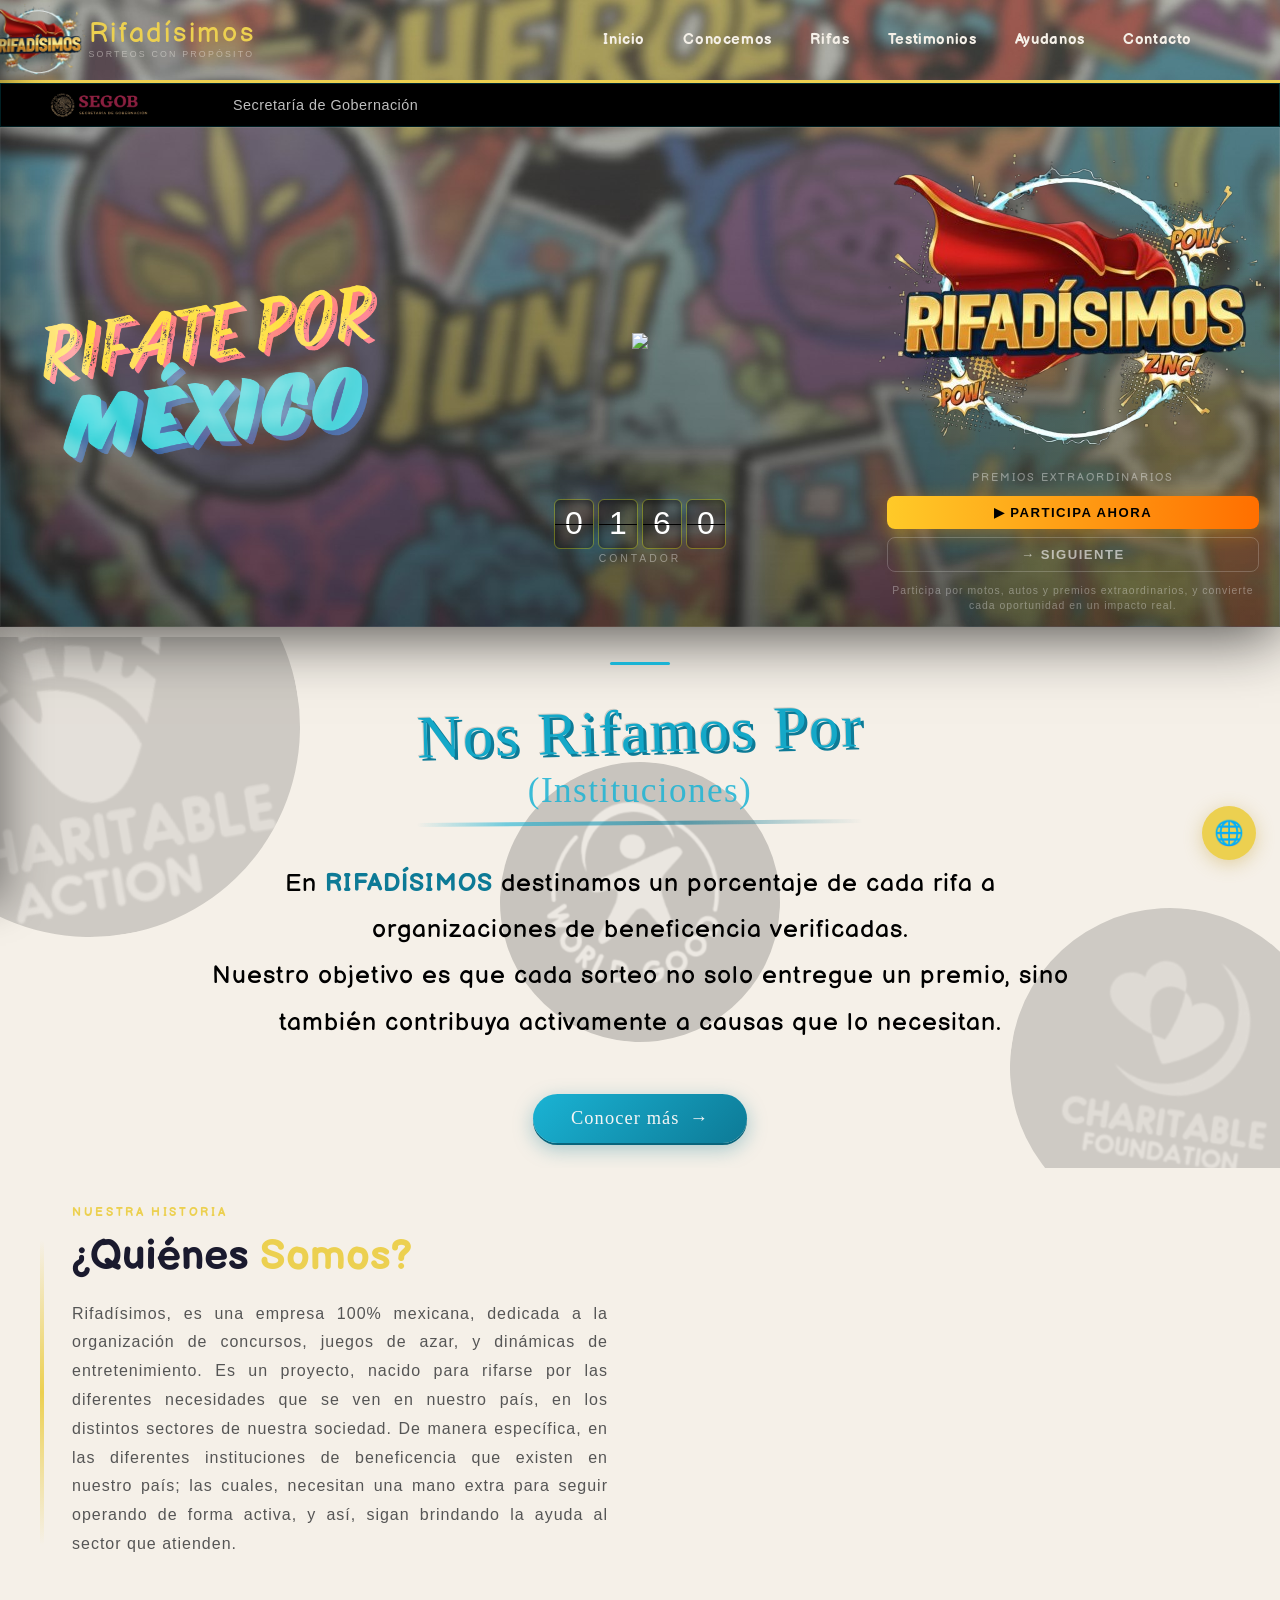
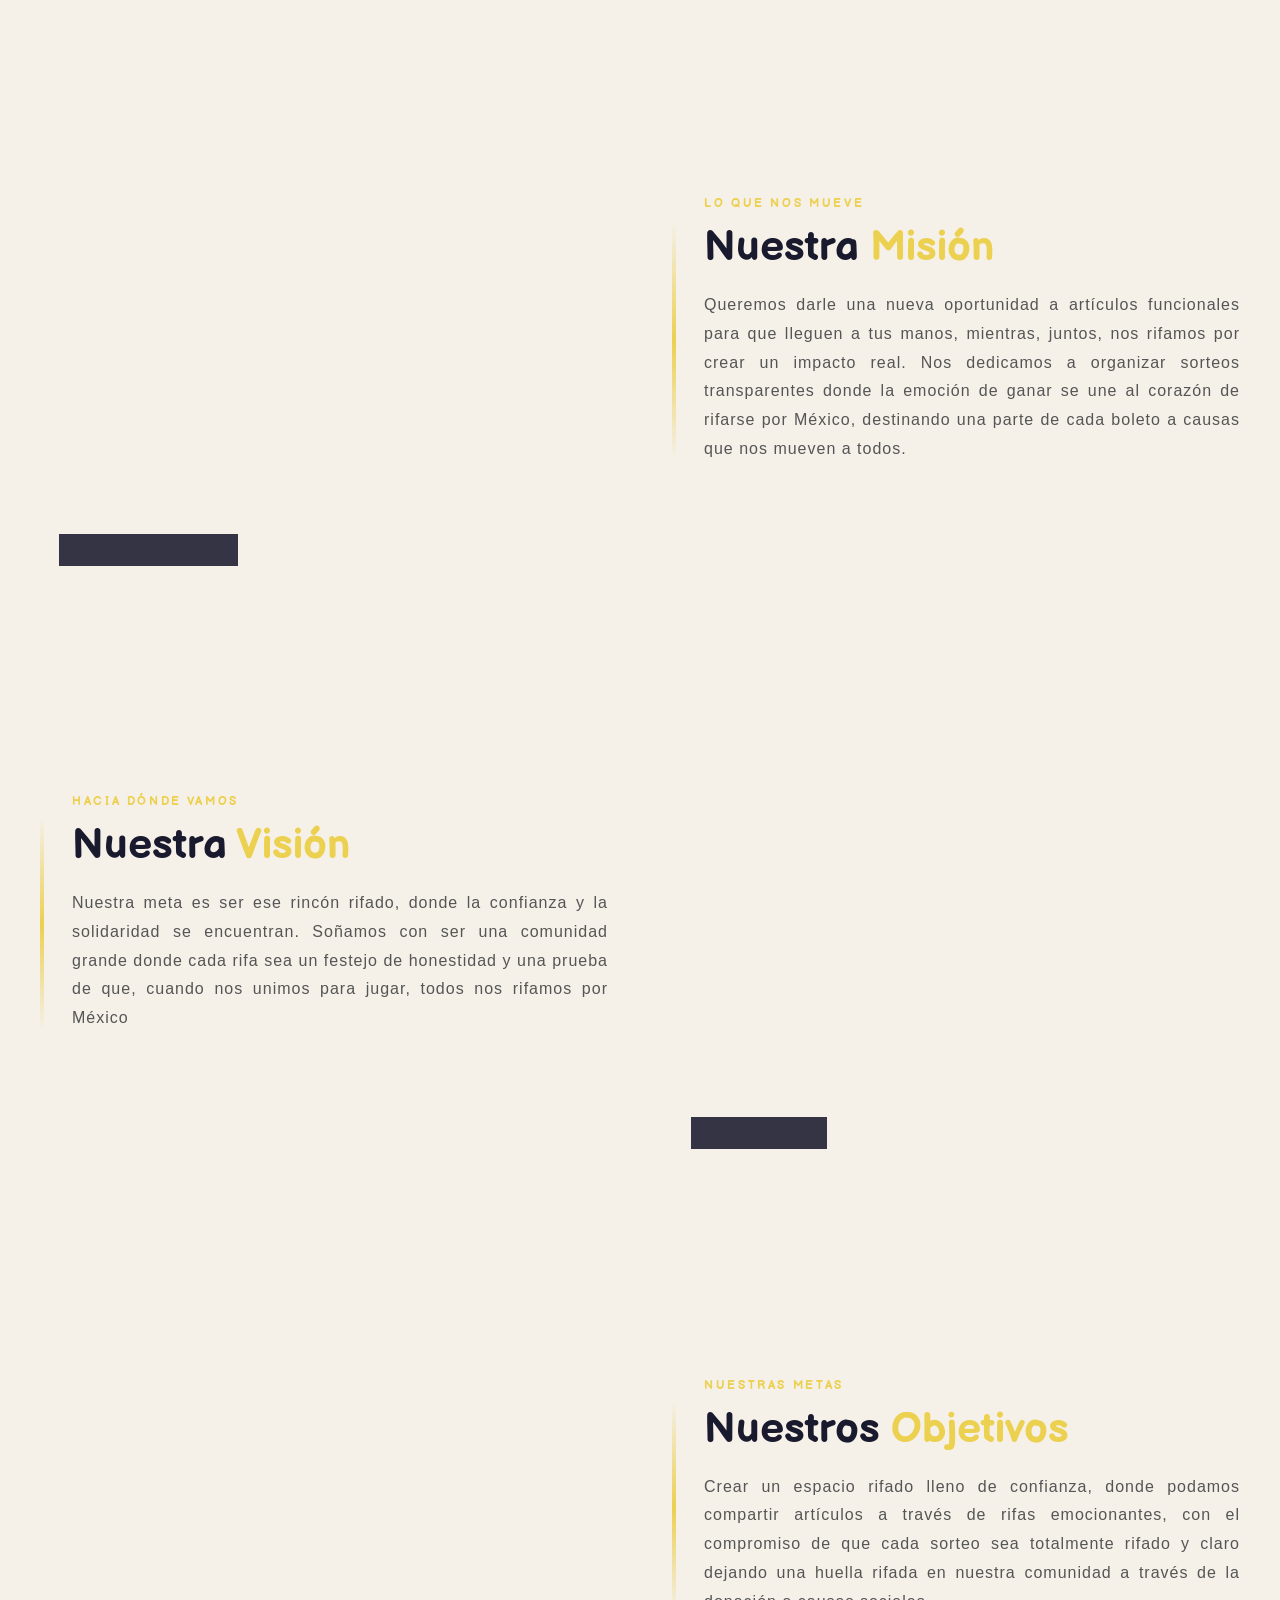
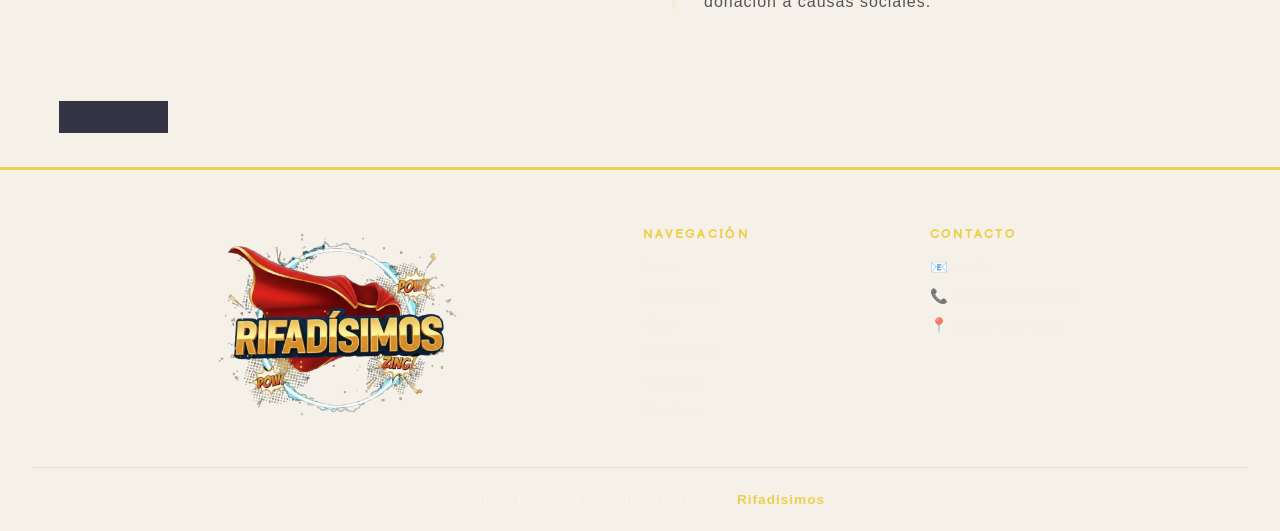
==== index.html @ 8d3a62e5 "Seguiemiento" ====
<!DOCTYPE html>
<html lang="es">

<head>
  <meta charset="UTF-8" />
  <meta name="viewport" content="width=device-width, initial-scale=1.0" />
  <title>Rifadisimos</title>
  <link rel="icon" type="image/png" href="assets/image/logo.png">
  <link href="https://fonts.googleapis.com/css2?family=Balsamiq+Sans:ital,wght@0,400;0,700;1,400&display=swap"
    rel="stylesheet" />
  <link rel="stylesheet" href="assets/styles.css">

</head>

<body>
  <header>
    <div class="header-inner">
      <button class="hamburger" id="hamburger" aria-label="Menú" aria-expanded="false">
        <span></span><span></span><span></span>
      </button>
      <a href="index.html" class="logo">
        <div class="logo-icon">
          <img src="assets/image/logo.png" alt="">
          <div class="logo-wordmark">Rifadísimos<span>Sorteos con propósito</span></div>
        </div>
      </a>
      <nav class="main-nav" aria-label="Navegación principal">
        <ul>
          <li><a href="index.html">Inicio</a></li>
          <li><a href="#conocemos">Conocemos</a></li>
          <li><a href="#rifas">Rifas</a></li>
          <li><a href="#testimonios">Testimonios</a></li>
          <li><a href="#seccion-instituciones">Ayudanos</a></li>
          <li><a href="contacto.html">Contacto</a></li>
        </ul>
      </nav>
    </div>
  </header>
  <div class="drawer-overlay" id="drawerOverlay"></div>
  <div class="drawer" id="drawer" role="dialog" aria-label="Menú de navegación">
    <div class="drawer-header">
      <div class="drawer-logo">
        <div class="logo-icon-lateral" style="width: 100px; height: 100px; margin-left: 40px;">
          <img src="assets/image/logo.png" alt="">
        </div>
      </div>
      <button class="drawer-close" id="drawerClose" aria-label="Cerrar menú">✕</button>
    </div>
    <nav>
      <ul>
        <li><a href="index.html" onclick="closeDrawer()"></span> Inicio</a></li>
        <li><a href="#conocemos" onclick="closeDrawer()"></span> Conocemos</a></li>
        <li><a href="#rifas" onclick="closeDrawer()">Rifas</a></li>
        <li><a href="#testimonios" onclick="closeDrawer()"> Testimonios</a></li>
        <li><a href="#seccion-instituciones" onclick="closeDrawer()">Ayudanos</a></li>
        <li><a href="contacto.html" onclick="closeDrawer()"> Contacto</a></li>
      </ul>
    </nav>
    <div class="drawer-footer">© 2026 Rifadisimos</div>
  </div>
  <div class="info-bar">
    <div class="info-bar-track">
      <div class="info-bar-content" id="infoContent">
        <img src="assets/image/SEGOB.jpg" style="height:28px; mix-blend-mode:screen;">
        <span class="info-item"> Secretaría de Gobernación<strong></strong></span>
        <img src="assets/image/SEGOB.jpg" style="height:28px; mix-blend-mode:screen;">
        <span class="info-item"> Secretaría de Gobernación<strong></strong></span>
        <img src="assets/image/SEGOB.jpg" style="height:28px; mix-blend-mode:screen;">
        <span class="info-item"> Secretaría de Gobernación<strong></strong></span>
      </div>
    </div>
  </div>

  <!--Banner de Rifas-->
  <div class="banner">
    <div class="sec-text">
      <div class="content">
        <img class="letras-img" src="assets/image/rifate_mexico.jpg" alt="Letras">
      </div>
    </div>
    <div class="sec-item">
      <div class="item-image-wrap">
        <img id="articleImg" />
      </div>
      <div class="counter-wrap">
        <div class="counter-digits" id="counterDigits">
          <div class="digit"></div>
          <div class="digit"></div>
          <div class="digit"></div>
          <div class="digit"></div>
        </div>
        <div class="counter-label">Contador
        </div>
      </div>
    </div>
    <div class="sec-cta">
      <div class="brand">
        <div class="brand-title">
          <img src="assets/image/logo.png" alt="">
        </div>
        <div class="brand-sub">Premios extraordinarios
        </div>
      </div>
      <div class="btn-group">
        <button class="btn btn-primary">▶ Participa ahora</button>
        <button class="btn btn-secondary">→ Siguiente</button>
      </div>
      <p class="desc-text">Participa por motos, autos y premios extraordinarios, y convierte cada oportunidad en un
        impacto real.
      </p>
    </div>
  </div>
  <div class="instituciones" id="seccion-instituciones">
    <section class="section">
      <div class="title-wrapper">
        <span class="title">Nos Rifamos Por</span>
        <span class="subtitle">(Instituciones)</span>
      </div>
      <div class="description">
        <p>En <strong>RIFADÍSIMOS</strong> destinamos un porcentaje de cada rifa a organizaciones de beneficencia
          verificadas.</p>
        <p>Nuestro objetivo es que cada sorteo no solo entregue un premio, sino también contribuya activamente a causas
          que lo necesitan.</p>
      </div>
      <button class="btn-conocer" onclick="goTo('page-instituciones')">
        Conocer más <span class="arrow">→</span>
      </button>
    </section>
    <!-- Fondo Instituciones -->
    <div class="wm-bg">
      <img class="w1" src="assets/image/charitable.jpg" alt="" />
      <img class="w2" src="assets/image/foundation.jpg" alt="" />
      <img class="w3" src="assets/image/world.jpg" alt="" />
    </div>
  </div>

  <!-- Seccion Conocemos -->
  <section class="about" id="Conocemos">
    <!-- Quienes somos -->
    <div class="about-block">
      <div class="about-text">
        <span class="overline">Nuestra Historia</span>
        <h2>¿Quiénes <em>Somos?</em></h2>
        <p>Rifadísimos, es una empresa 100% mexicana, dedicada a la organización de concursos, juegos de azar, y
          dinámicas de entretenimiento.
          Es un proyecto, nacido para rifarse por las diferentes necesidades que se ven en nuestro país, en los
          distintos sectores de nuestra sociedad. De manera específica, en las diferentes instituciones de beneficencia
          que existen en nuestro país; las cuales, necesitan una mano extra para seguir operando de forma activa, y así,
          sigan brindando la ayuda al sector que atienden.
        </p>
      </div>
      <div class="about-img">
        <img src="assets/image/logo_2.png" alt="Quiénes somos">
      </div>
    </div>
    <!-- Mision -->
    <div class="about-block reverse">
      <div class="about-text">
        <span class="overline">Lo que nos mueve</span>
        <h2>Nuestra <em>Misión</em></h2>
        <p>Queremos darle una nueva oportunidad a artículos funcionales para que lleguen a tus manos, mientras, juntos,
          nos rifamos por crear un impacto real. Nos dedicamos a organizar sorteos transparentes donde la emoción de
          ganar se une al corazón de rifarse por México, destinando una parte de cada boleto a causas que nos mueven a
          todos.
        </p>
        <ul class="about-list">
        </ul>
      </div>
      <div class="about-img">
        <img src="assets/image/logo-mision.png" alt="Misión">
        <div class="about-img-badge"> Enfocados en resultados</div>
      </div>
    </div>
    <!-- Vision -->
    <div class="about-block">
      <div class="about-text">
        <span class="overline">Hacia dónde vamos</span>
        <h2>Nuestra <em>Visión</em></h2>
        <p> Nuestra meta es ser ese rincón rifado, donde la confianza y la solidaridad se encuentran. Soñamos con ser
          una comunidad grande donde cada rifa sea un festejo de honestidad y una prueba de que, cuando nos unimos para
          jugar, todos nos rifamos por México</p>
        <ul class="about-list">

        </ul>
      </div>
      <div class="about-img">
        <img src="assets/image/logo-vision.png" alt="Visión">
        <div class="about-img-badge">Mirando el futuro</div>
      </div>
    </div>
    <!-- Objetivos -->
    <div class="about-block reverse">
      <div class="about-text">
        <span class="overline">Nuestras metas</span>
        <h2>Nuestros <em>Objetivos</em></h2>
        <p> Crear un espacio rifado lleno de confianza, donde podamos compartir artículos a través de rifas
          emocionantes, con el compromiso de que cada sorteo sea totalmente rifado y claro dejando una huella rifada en
          nuestra comunidad a través de la donación a causas sociales.</p>
        <ul class="about-list">
        </ul>
      </div>
      <div class="about-img">
        <img src="assets/image/logo-mision.png" alt="Objetivos">
        <div class="about-img-badge"> Metas claras</div>
      </div>
    </div>
  </section>

  <!--Footer-->
  <footer id="contacto">
    <div class="footer-inner">
      <div class="footer-top">
        <a href="#inicio" class="logo">
          <div class="logo-icon-footer">
            <img src="assets/image/logo.png" alt="" class="logo-footer">
          </div>
        </a>

        <div class="footer-links">
          <h4>Navegación</h4>
          <ul>
            <li><a href="index.html">Inicio</a></li>
            <li><a href="#conocemos">Conocemos</a></li>
            <li><a href="#rifas">Rifas</a></li>
            <li><a href="#testimonios">Testimonios</a></li>
            <li><a href="#ayudanos">Ayudanos</a></li>
            <li><a href="contacto.html">Contacto</a></li>
          </ul>
        </div>
        <div class="footer-links">
          <h4>Contacto</h4>
          <ul>
            <li><a href="#">📧 email</a></li>
            <li><a href="#">📞 +52 55 55 55 55 55 </a></li>
            <li><a href="#">📍 Ciudad de México</a></li>
          </ul>
        </div>
      </div>
      <div class="footer-bottom">
        <p> &copy; 2026- Todos los derechos reservados <strong>Rifadisimos</strong></p>
      </div>
    </div>
  </footer>

  <!-- Botón redes sociales -->
  <div class="social-fab-group">
    <div class="social-links" id="socialLinks">
      <a href="https://facebook.com/" target="_blank" class="sfab sfab-fb" title="Facebook">
        <img src="https://cdn.simpleicons.org/facebook/fff" width="22">
      </a>
      <a href="https://instagram.com/" target="_blank" class="sfab sfab-ig" title="Instagram">
        <img src="https://cdn.simpleicons.org/instagram/fff" width="22">
      </a>
      <a href="https://tiktok.com/" target="_blank" class="sfab sfab-tt" title="TikTok">
        <img src="https://cdn.simpleicons.org/tiktok/fff" width="22">
      </a>
    </div>
    <button class="sfab-main" id="socialToggle" aria-label="Redes sociales">
      🌐
    </button>
  </div>

  <script>
    const hamburger = document.getElementById('hamburger');
    const drawer = document.getElementById('drawer');
    const overlay = document.getElementById('drawerOverlay');
    const drawerClose = document.getElementById('drawerClose');

    function openDrawer() {
      drawer.classList.add('open');
      overlay.classList.add('open');
      hamburger.classList.add('open');
      hamburger.setAttribute('aria-expanded', true);
      document.body.style.overflow = 'hidden';
    }

    function closeDrawer() {
      drawer.classList.remove('open');
      overlay.classList.remove('open');
      hamburger.classList.remove('open');
      hamburger.setAttribute('aria-expanded', false);
      document.body.style.overflow = '';
    }

    hamburger.addEventListener('click', () => {
      drawer.classList.contains('open') ? closeDrawer() : openDrawer();
    });

    drawerClose.addEventListener('click', closeDrawer);
    overlay.addEventListener('click', closeDrawer);

    document.addEventListener('keydown', e => {
      if (e.key === 'Escape') closeDrawer();
    });


    const socialToggle = document.getElementById('socialToggle');
    const socialLinks = document.getElementById('socialLinks');

    socialToggle.addEventListener('click', () => {
      socialLinks.classList.toggle('open');
      socialToggle.classList.toggle('active');
    });

    document.addEventListener('click', (e) => {
      if (!e.target.closest('.social-fab-group')) {
        socialLinks.classList.remove('open');
        socialToggle.classList.remove('active');
      }
    });
    const database = [
      { id: 1, nombre: "Moto Clásica 750cc", premio: "Honda Shadow", contador: 160, boletos: 840, imagen: "https://images.unsplash.com/photo-1558981285-6f0c94958bb6?w=400&q=80" },
      { id: 2, nombre: "Auto del Año", premio: "Nissan Frontier", contador: 2347, boletos: 1653, imagen: "https://images.unsplash.com/photo-1542362567-b07e54358753?w=400&q=80" },
      { id: 3, nombre: "Rifa Navideña", premio: "Smart TV 75\"", contador: 512, boletos: 488, imagen: "https://images.unsplash.com/photo-1593359677879-a4bb92f829d1?w=400&q=80" },
      { id: 4, nombre: "Premio Especial", premio: "iPhone 16 Pro", contador: 89, boletos: 911, imagen: "https://tse3.mm.bing.net/th/id/OIP.vgTccssEVGDw8dmkQMJ_5QHaEK?rs=1&pid=ImgDetMain&o=7&rm=3" },
    ];

    let currentIndex = 0;

    function fetchFromDB(index) {
      return new Promise(resolve => {
        setTimeout(() => resolve(database[index % database.length]), 300 + Math.random() * 500);
      });
    }

    function animateDigits(newVal) {
      const val = String(newVal).padStart(4, '0').slice(-4);
      const digits = document.querySelectorAll('.digit');
      digits.forEach((d, i) => {
        if (d.textContent !== val[i]) {
          d.classList.add('flip');
          setTimeout(() => { d.textContent = val[i]; d.classList.remove('flip'); }, 150);
        }
      });
    }

    function slideImage(newSrc, newContador) {
      const img = document.getElementById('articleImg');
      const counter = document.querySelector('.counter-wrap');

      const hasImage = img.src && !img.src.endsWith('rifadisimos-banner.html') && !img.src.endsWith('/');

      if (hasImage) {
        img.classList.remove('slide-in');
        img.classList.add('slide-out');
        counter.classList.remove('slide-in');
        counter.classList.add('slide-out');

        setTimeout(() => {
          img.src = newSrc;
          animateDigits(newContador);

          img.classList.remove('slide-out');
          img.classList.add('slide-in');
          counter.classList.remove('slide-out');
          counter.classList.add('slide-in');
        }, 280);
      } else {
        img.src = newSrc;
        animateDigits(newContador);
        img.classList.add('slide-in');
        counter.classList.add('slide-in');
      }
    }

    async function loadData(index) {
      try {
        const row = await fetchFromDB(index);
        slideImage(row.imagen, row.contador);
      } catch (e) {
        console.error('Error al obtener datos', e);
      }
    }

    loadData(currentIndex);

    document.querySelector('.btn-secondary').addEventListener('click', () => {
      currentIndex = (currentIndex + 1) % database.length;
      loadData(currentIndex);
    });

    setInterval(() => {
      loadData(currentIndex);
    }, 10000);
    const content = document.getElementById('infoContent');
    content.innerHTML += content.innerHTML;
  </script>
</body>

</html>
---- assets/styles.css ----
*,
  *::before,
  *::after {
      box-sizing: border-box;
      margin: 0;
      padding: 0;
  }

  :root {
      --gold: #ecd050;
      --dark: #1a1a2e;
      --dark2: #16213e;
      --accent: #e94560;
      --white: #f5f0e8;
      --text: #2d2d2d;
      --img: url('../assets/image/fondo.jpg');

  }

  html {
      scroll-behavior: smooth;
  }

  body {
      font-family: 'Balsamiq Sans', cursive;
      background: var(--white);
      color: var(--text);
      overflow-x: hidden;
  }

  ::-webkit-scrollbar {
      width: 6px;
  }

  ::-webkit-scrollbar-track {
      background: var(--dark);
  }

  ::-webkit-scrollbar-thumb {
      background: var(--gold);
      border-radius: 3px;
  }

  /* Header */
  header {
      position: sticky;
      top: 0;
      z-index: 1000;
      background-blend-mode: multiply;
      border-bottom: 3px solid var(--gold);
  }

  header::before {
      content: '';
      position: absolute;
      inset: 0;
      background-image: var(--img);
      background-size: cover;
      background-attachment: fixed;
      background-position: center top;
      z-index: 0;
  }

  header::after {
      content: '';
      inset: 0;
      background: linear-gradient(to bottom,
              rgba(15, 14, 13, 0.2) 0%,
              rgba(15, 14, 13, 0.1) 50%,
              rgba(15, 14, 13, 0.0) 100%);
      z-index: 1;
  }

  .header-inner {
      position: relative;
      display: flex;
      align-items: center;
      justify-content: space-between;
      max-width: 1200px;
      margin: 0 auto;
      padding: 0 2rem;
      height: 80px;
  }

  /* Nav left */
  nav.main-nav ul {
      list-style: none;
      display: flex;
      gap: 0.4rem;
  }

  nav.main-nav a {
      color: var(--white);
      text-decoration: none;
      font-size: 0.95rem;
      font-weight: 700;
      padding: 0.45rem 1rem;
      border-radius: 4px;
      letter-spacing: 0.04em;
      transition: background 0.25s, color 0.25s;
      position: relative;
  }

  nav.main-nav a::after {
      content: '';
      position: absolute;
      bottom: 0;
      left: 50%;
      right: 50%;
      height: 2px;
      background: var(--gold);
      transition: left 0.25s, right 0.25s;
  }

  nav.main-nav a:hover {
      color: var(--gold);
  }

  nav.main-nav a:hover::after {
      left: 10%;
      right: 10%;
  }

  .logo-icon {
      width: 100px;
      height: 85px;
      border-radius: 50%;
      display: flex;
      align-items: center;
      justify-content: center;
  }

  .logo-icon img {
      width: 100%;
      height: 100%;
      object-fit: contain;

  }

  .logo-icon-lateral img {
      width: 100%;
      height: 100%;
      object-fit: contain;

  }

  .logo-text {
      color: var(--white);
      font-size: 1.25rem;
      font-weight: 700;
      line-height: 1.1;
  }

  .logo-text span {
      display: block;
      font-size: 0.7rem;
      color: var(--gold);
      letter-spacing: 0.15em;
      font-weight: 400;
  }

  .logo-wordmark {
      font-family: 'Balsamiq Sans', cursive;
      font-size: 1.7rem;
      letter-spacing: .1em;
      color: var(--gold);
      line-height: 1;
  }

  .logo-wordmark span {
      display: block;
      font-family: 'DM Sans', sans-serif;
      font-size: .55rem;
      letter-spacing: .25em;
      color: rgba(245, 240, 232, .45);
      font-weight: 500;
      text-transform: uppercase;
      margin-top: 2px;
  }

  .header-inner a {
      text-decoration: none;
  }

  .hamburger {
      display: none;
      flex-direction: column;
      gap: 5px;
      cursor: pointer;
      padding: 6px;
      border: none;
      background: transparent;
  }

  .hamburger span {
      display: block;
      width: 26px;
      height: 2.5px;
      background: var(--white);
      border-radius: 2px;
      transition: transform 0.3s, opacity 0.3s;
  }

  .hamburger.open span:nth-child(1) {
      transform: translateY(7.5px) rotate(45deg);
  }

  .hamburger.open span:nth-child(2) {
      opacity: 0;
  }

  .hamburger.open span:nth-child(3) {
      transform: translateY(-7.5px) rotate(-45deg);
  }

  /* Menu Lateral */
  .drawer-overlay {
      position: fixed;
      inset: 0;
      background: rgba(0, 0, 0, 0.55);
      z-index: 1100;
      opacity: 0;
      pointer-events: none;
      transition: opacity 0.35s ease;
      backdrop-filter: blur(2px);
  }

  .drawer-overlay.open {
      opacity: 1;
      pointer-events: auto;
  }

  .drawer {
      position: fixed;
      top: 0;
      left: 0;
      width: 290px;
      height: 100%;
      background: var(--dark);
      z-index: 1200;
      transform: translateX(-100%);
      transition: transform 0.38s cubic-bezier(0.4, 0, 0.2, 1);
      display: flex;
      flex-direction: column;
      border-right: 3px solid var(--gold);
      box-shadow: 6px 0 40px rgba(0, 0, 0, 0.4);
  }

  .drawer.open {
      transform: translateX(0);
  }

  .drawer-header {
      display: flex;
      align-items: center;
      justify-content: space-between;
      padding: 1.4rem 1.5rem;
      border-bottom: 1px solid rgba(207, 175, 86, 0.2);
      background: rgba(255, 255, 255, 0.03);
  }

  .drawer-logo {
      display: flex;
      align-items: center;
      gap: 0.6rem;
  }

  .drawer-logo .logo-icon {
      width: 36px;
      height: 36px;
      font-size: 1.1rem;
  }

  .drawer-logo .logo-text {
      font-size: 1rem;
  }

  .drawer-close {
      background: transparent;
      border: none;
      color: rgba(245, 240, 232, 0.6);
      font-size: 1.6rem;
      cursor: pointer;
      line-height: 1;
      padding: 0.2rem 0.4rem;
      border-radius: 4px;
      transition: color 0.2s, background 0.2s;
  }

  .drawer-close:hover {
      color: var(--gold);
      background: rgba(201, 168, 76, 0.1);
  }

  .drawer nav {
      flex: 1;
      padding: 1.5rem 0;
      overflow-y: auto;
  }

  .drawer nav ul {
      list-style: none;
  }

  .drawer nav li {
      position: relative;
  }

  .drawer nav a {
      display: flex;
      align-items: center;
      gap: 0.9rem;
      color: rgba(245, 240, 232, 0.8);
      text-decoration: none;
      font-size: 1.05rem;
      font-weight: 700;
      padding: 0.9rem 1.8rem;
      transition: color 0.2s, background 0.2s, padding-left 0.25s;
      border-left: 3px solid transparent;
  }

  .drawer nav a .nav-icon {
      font-size: 1.1rem;
      width: 24px;
      text-align: center;
      flex-shrink: 0;
  }

  .drawer nav a:hover {
      color: var(--gold);
      background: rgba(201, 168, 76, 0.07);
      padding-left: 2.2rem;
      border-left-color: var(--gold);
  }

  .drawer-footer {
      padding: 1.2rem 1.8rem;
      border-top: 1px solid rgba(201, 168, 76, 0.2);
      color: rgba(245, 240, 232, 0.35);
      font-size: 0.75rem;
      text-align: center;
  }


  /* Seccion Conocemos */
  .about {
      background: var(--white);
      padding: 1rem 1rem;
  }

  .about-text {
      padding-left: 2rem;
      position: relative;
  }

  .about-text::before {
      content: '';
      position: absolute;
      left: 0;
      top: 10%;
      height: 80%;
      width: 4px;
      background: linear-gradient(to bottom, transparent, var(--gold), transparent);
      border-radius: 2px;
  }

  .about-block {
      max-width: 1200px;
      margin: 0 auto 6rem auto;
      display: grid;
      grid-template-columns: 1fr 1fr;
      gap: 4rem;
      align-items: center;
  }

  .about-block:last-child {
      margin-bottom: 0;
  }

  .about-block.reverse .about-text {
      order: 2;
  }

  .about-block.reverse .about-img {
      order: 1;
  }

  .about-text .overline {
      display: inline-block;
      font-size: 0.75rem;
      font-weight: 700;
      letter-spacing: 0.22em;
      text-transform: uppercase;
      color: var(--gold);
      margin-bottom: 0.8rem;
  }

  .about-text h2 {
      font-size: clamp(1.8rem, 3.5vw, 2.6rem);
      color: var(--dark);
      line-height: 1.15;
      margin-bottom: 1.2rem;
  }

  .about-text h2 em {
      font-style: normal;
      color: var(--gold);
  }

  .about-text p {
      font-size: 1rem;
      color: #555;
      line-height: 1.8;
      margin-bottom: 1.5rem;
      text-align: justify;
  }

  .about-list {
      list-style: none;
      display: flex;
      flex-direction: column;
      gap: 0.6rem;
  }

  .about-list li {
      font-size: 0.95rem;
      color: var(--dark);
      font-weight: 700;
      padding: 0.5rem 0;
      border-bottom: 1px solid rgba(201, 168, 76, 0.15);
  }

  .about-stat-row {
      display: flex;
      gap: 2rem;
      margin-top: 0.5rem;
  }

  .about-stat span {
      display: block;
      font-size: 2rem;
      font-weight: 700;
      color: var(--gold);
      line-height: 1;
  }

  .about-stat small {
      font-size: 0.8rem;
      color: #888;
      letter-spacing: 0.1em;
      text-transform: uppercase;
  }

  .about-img {
      position: relative;
      background: transparent;
      border-radius: 0;
      overflow: visible;
  }

  .about-img img {
      width: 100%;
      height: auto;
      object-fit: contain;
      display: block;
      transition: transform 0.5s ease;
      mix-blend-mode: multiply;
  }

  .about-img:hover img {
      transform: scale(1.04);
  }

  /* Badge sobre la imagen */
  .about-img-badge {
      position: absolute;
      bottom: 1.2rem;
      left: 1.2rem;
      background: rgba(26, 26, 46, 0.88);
      color: var(--white);
      font-size: 0.82rem;
      font-weight: 700;
      padding: 0.4rem 1rem;
      border-radius: 20px;
      border: 1px solid rgba(201, 168, 76, 0.4);
      backdrop-filter: blur(6px);
      z-index: 2;
  }

  /* Termina Seccion Conocemos */

  /* Seccion Contacnos */
  .contact-hero {
      background: var(--dark) url('https://images.unsplash.com/photo-1557683304-673a23048d34?w=1400&q=80') center/cover no-repeat;
      background-blend-mode: multiply;
      position: relative;
      padding: 5rem 2rem 4rem;
      text-align: center;
      overflow: hidden;
  }

  .contact-hero::before {
      content: '';
      position: absolute;
      inset: 0;
      background: linear-gradient(135deg, rgba(26, 26, 46, 0.92) 0%, rgba(26, 26, 46, 0.7) 100%);
  }

  .contact-hero::after {
      content: '';
      position: absolute;
      bottom: 0;
      left: 0;
      right: 0;
      height: 4px;
      background: linear-gradient(90deg, transparent, var(--gold), transparent);
  }

  .contact-hero-inner {
      position: relative;
      max-width: 700px;
      margin: 0 auto;
  }

  .contact-hero .overline {
      display: inline-block;
      font-size: 0.75rem;
      font-weight: 700;
      letter-spacing: 0.22em;
      text-transform: uppercase;
      color: var(--gold);
      margin-bottom: 1rem;
  }

  .contact-hero h1 {
      font-size: clamp(2rem, 5vw, 3.5rem);
      color: var(--white);
      line-height: 1.1;
      margin-bottom: 1rem;
  }

  .contact-hero h1 em {
      font-style: normal;
      color: var(--gold);
  }

  .contact-hero p {
      color: rgba(245, 240, 232, 0.75);
      font-size: 1.05rem;
      line-height: 1.75;
  }

  .contact-section {
      padding: 5rem 2rem;
      background: var(--white);
  }

  .contact-grid {
      max-width: 1100px;
      margin: 0 auto;
      display: grid;
      grid-template-columns: 1fr 1fr;
      gap: 4rem;
      align-items: start;
  }

  .contact-cards {
      display: flex;
      flex-direction: column;
      gap: 1.5rem;
  }

  .contact-card {
      background: var(--dark);
      border-radius: 14px;
      padding: 1.8rem 2rem;
      display: flex;
      align-items: center;
      gap: 1.4rem;
      border: 1px solid rgba(201, 168, 76, 0.2);
      box-shadow: 0 4px 24px rgba(26, 26, 46, 0.12);
      transition: transform 0.25s, box-shadow 0.25s, border-color 0.25s;
      text-decoration: none;
      position: relative;
      overflow: hidden;
  }

  .contact-card::before {
      content: '';
      position: absolute;
      top: 0;
      left: 0;
      width: 4px;
      height: 100%;
      background: var(--gold);
  }

  .contact-card:hover {
      transform: translateY(-4px);
      box-shadow: 0 12px 40px rgba(26, 26, 46, 0.2);
      border-color: rgba(201, 168, 76, 0.5);
  }

  .contact-card-icon {
      width: 52px;
      height: 52px;
      border-radius: 50%;
      display: flex;
      align-items: center;
      justify-content: center;
      font-size: 1.5rem;
      flex-shrink: 0;
      background: rgba(201, 168, 76, 0.15);
      border: 2px solid rgba(201, 168, 76, 0.3);
  }

  .contact-card-info {
      flex: 1;
  }

  .contact-card-label {
      display: block;
      font-size: 0.7rem;
      font-weight: 700;
      letter-spacing: 0.18em;
      text-transform: uppercase;
      color: var(--gold);
      margin-bottom: 0.3rem;
  }

  .contact-card-value {
      display: block;
      font-size: 1rem;
      font-weight: 700;
      color: var(--white);
  }

  .contact-card-sub {
      display: block;
      font-size: 0.8rem;
      color: rgba(245, 240, 232, 0.5);
      margin-top: 0.15rem;
  }

  .contact-card-arrow {
      color: rgba(201, 168, 76, 0.5);
      font-size: 1.2rem;
      transition: transform 0.2s, color 0.2s;
  }

  .contact-card:hover .contact-card-arrow {
      transform: translateX(4px);
      color: var(--gold);
  }

  .social-section {
      margin-top: 2.5rem;
  }

  .social-title {
      font-size: 0.75rem;
      font-weight: 700;
      letter-spacing: 0.2em;
      text-transform: uppercase;
      color: var(--gold);
      margin-bottom: 1.2rem;
      display: flex;
      align-items: center;
      gap: 0.8rem;
  }

  .social-title::after {
      content: '';
      flex: 1;
      height: 1px;
      background: rgba(201, 168, 76, 0.2);
  }

  .social-grid {
      display: grid;
      grid-template-columns: repeat(2, 1fr);
      gap: 1rem;
  }

  .social-card {
      display: flex;
      align-items: center;
      gap: 1rem;
      padding: 1rem 1.2rem;
      border-radius: 12px;
      text-decoration: none;
      border: 1px solid rgba(255, 255, 255, 0.08);
      transition: transform 0.2s, box-shadow 0.2s;
      position: relative;
      overflow: hidden;
  }

  .social-card::before {
      content: '';
      position: absolute;
      inset: 0;
      opacity: 0.12;
      transition: opacity 0.2s;
  }

  .social-card:hover {
      transform: translateY(-3px);
  }

  .social-card:hover::before {
      opacity: 0.2;
  }

  .social-card.fb {
      background: #1877F2;
  }

  .social-card.ig {
      background: linear-gradient(135deg, #f09433 0%, #e6683c 25%, #dc2743 50%, #cc2366 75%, #bc1888 100%);
  }

  .social-card.tt {
      background: #010101;
      border-color: rgba(255, 255, 255, 0.15);
  }

  .social-card.yt {
      background: #FF0000;
  }

  .social-card.tw {
      background: #000;
      border-color: rgba(255, 255, 255, 0.15);
  }

  .social-card.wa {
      background: #25D366;
  }

  .social-icon {
      width: 38px;
      height: 38px;
      border-radius: 10px;
      background: rgba(255, 255, 255, 0.15);
      display: flex;
      align-items: center;
      justify-content: center;
      font-size: 1.3rem;
      flex-shrink: 0;
  }

  .social-info {
      flex: 1;
  }

  .social-name {
      display: block;
      color: #fff;
      font-size: 0.9rem;
      font-weight: 700;
      line-height: 1.2;
  }

  .social-handle {
      display: block;
      color: rgba(255, 255, 255, 0.7);
      font-size: 0.75rem;
  }

  .info-bar {
      width: 100%;
      height: 44px;
      background: linear-gradient(90deg, #000000 0%, #000000 100%);
      border: 1px solid rgba(0, 229, 255, 0.2);
      display: flex;
      align-items: center;
      overflow: hidden;
      position: relative;
      box-shadow: 0 0 20px rgba(0, 229, 255, 0.08);
  }

  .info-bar-track {
      flex: 1;
      overflow: hidden;
      height: 100%;
      display: flex;
      align-items: center;
      mask-image: linear-gradient(90deg, transparent 0%, black 3%, black 97%, transparent 100%);
      -webkit-mask-image: linear-gradient(90deg, transparent 0%, black 3%, black 97%, transparent 100%);
  }

  .info-bar-track img {
      width: 200px;
      height: 10px;
      object-fit: contain;

  }

  .info-bar-content {
      display: flex;
      align-items: center;
      gap: 0;
      white-space: nowrap;
      animation: marquee 28s linear infinite;
      will-change: transform;
  }

  .info-bar-content:hover {
      animation-play-state: paused;
  }

  @keyframes marquee {
      0% {
          transform: translateX(0);
      }

      100% {
          transform: translateX(-50%);
      }
  }

  .info-item {
      display: inline-flex;
      align-items: center;
      gap: 800px;
      padding: 0 32px;
      font-family: 'Barlow Condensed', sans-serif;
      font-weight: 500;
      font-size: 0.9rem;
      letter-spacing: 0.5px;
      color: rgba(255, 255, 255, 0.85);
  }

  .info-item .icon {
      font-size: 1rem;
      flex-shrink: 0;
  }

  .info-item strong {
      color: #ffca28;
      font-weight: 700;
  }

  .info-sep {
      display: inline-block;
      width: 5px;
      height: 5px;
      background: rgba(0, 229, 255, 0.5);
      border-radius: 50%;
      flex-shrink: 0;
  }

  p {
      color: rgba(255, 255, 255, 0.3);
      font-family: 'Barlow Condensed', sans-serif;
      font-size: 0.85rem;
      letter-spacing: 1px;
      text-align: center;
  }

  /* Banner */
  .banner {
      width: 100%;
      height: 500px;
      overflow: hidden;
      display: grid;
      grid-template-columns: 1fr 1.1fr 1fr;
      position: relative;
      box-shadow: 0 8px 60px rgba(0, 0, 0, 0.7);
      border: 1px solid rgba(255, 255, 255, 0.08);
      background-image: var(--img);
      background-size: cover;
      background-attachment: fixed;
      background-position: center top;
  }

  /*  SECTION 1 */
  .sec-text {
      background: transparent;
      position: relative;
      display: flex;
      align-items: center;
      justify-content: center;
      padding: 12px;
      overflow: hidden;
  }

  .sec-text::before {
      display: none;
  }

  .sec-text::after {
      display: none;
  }

  .sec-text .content {
      width: 100%;
      height: 100%;
      display: flex;
      align-items: center;
      justify-content: center;
  }

  .letras-img {
      max-width: 100%;
      max-height: 356px;
      object-fit: contain;
      mix-blend-mode: screen;
      border-radius: 50px;
  }

  /*  SECTION 2 */
  .sec-item {
      display: flex;
      flex-direction: column;
      align-items: center;
      justify-content: center;
      position: relative;
      gap: 0;
      padding: 16px;
  }

  .item-image-wrap {
      width: 100%;
      height: 300px;
      display: flex;
      align-items: center;
      justify-content: center;
      position: relative;

  }

  .item-image-wrap::after {
      content: '';
      position: absolute;
      bottom: 0;
      left: 10%;
      width: 80%;
      height: 24px;
      background: radial-gradient(ellipse, rgba(0, 0, 0, 0.3) 0%, transparent 70%);
      filter: blur(8px);
  }

  .item-image {
      max-height: 200px;
      max-width: 100%;
      height: 80px;
      object-fit: contain;
      border-radius: 5%;
      filter: drop-shadow(0 6px 20px rgba(251, 255, 11, 0.4));
      transition: transform 0.3s;
  }

  .item-image:hover {
      transform: scale(1.04);
  }



  .counter-wrap {
      display: flex;
      flex-direction: column;
      align-items: center;
      margin-top: 8px;
  }

  .counter-digits {
      display: flex;
      gap: 4px;
  }



  .digit {
      background: (var(--accent));
      border: 1px solid rgba(238, 255, 0, 0.3);
      border-radius: 6px;
      width: 40px;
      height: 50px;
      display: flex;
      align-items: center;
      justify-content: center;
      font-family: 'Bebas Neue', sans-serif;
      font-size: 2rem;
      color: #ffffff;
      position: relative;
      overflow: hidden;
      box-shadow: inset 0 2px 8px rgba(0, 0, 0, 0.5), 0 0 10px rgba(0, 229, 255, 0.1);
  }

  .digit::after {
      content: '';
      position: absolute;
      top: 50%;
      left: 0;
      right: 0;
      height: 1px;
      background: rgb(0, 0, 0);
  }

  .counter-label {
      font-family: 'Barlow Condensed', sans-serif;
      font-size: 0.65rem;
      letter-spacing: 3px;
      color: rgba(255, 255, 255, 0.4);
      text-transform: uppercase;
      margin-top: 4px;
  }

  /* ===== SECTION 3 */
  .sec-cta {
      display: flex;
      flex-direction: column;
      align-items: center;
      justify-content: center;
      padding: 24px 20px;
      gap: 12px;
      position: relative;
      overflow: hidden;
  }

  .sec-cta::before {
      content: '';
      position: absolute;
      inset: 0;
      background: radial-gradient(ellipse at 80% 80%, rgba(255, 193, 7, 0.12) 0%, transparent 60%);
  }

  .brand {
      position: relative;
      z-index: 2;
      text-align: center;
  }

  .brand-title {
      font-family: 'Bebas Neue', sans-serif;
      font-size: 2.6rem;
      letter-spacing: 3px;
      color: #ffca28;
      text-shadow: 0 0 20px rgba(255, 202, 40, 0.5);
  }

  .brand-sub {
      font-size: 0.68rem;
      color: rgba(255, 255, 255, 0.4);
      letter-spacing: 2px;
      text-transform: uppercase;
  }

  .btn-group {
      display: flex;
      flex-direction: column;
      gap: 8px;
      width: 100%;
      z-index: 2;
  }

  .btn {
      width: 100%;
      padding: 9px 16px;
      border-radius: 8px;
      font-family: 'Barlow Condensed', sans-serif;
      font-weight: 700;
      font-size: 0.82rem;
      letter-spacing: 1.5px;
      text-transform: uppercase;
      cursor: pointer;
      border: none;
      transition: all 0.2s;
      display: flex;
      align-items: center;
      justify-content: center;
      gap: 6px;
  }

  .btn-primary {
      background: linear-gradient(90deg, #ffca28, #ff6f00);
      color: #000;
      box-shadow: 0 4px 20px rgba(255, 152, 0, 0.4);
  }

  .btn-primary:hover {
      transform: translateY(-1px);
      box-shadow: 0 6px 24px rgba(255, 152, 0, 0.6);
  }

  .btn-secondary {
      background: transparent;
      color: rgba(255, 255, 255, 0.6);
      border: 1px solid rgba(255, 255, 255, 0.2);
  }

  .btn-secondary:hover {
      border-color: rgba(255, 255, 255, 0.5);
      color: #fff;
  }

  .desc-text {
      font-size: 0.65rem;
      color: rgba(255, 255, 255, 0.35);
      text-align: center;
      line-height: 1.4;
      z-index: 2;
      position: relative;
  }


  @keyframes slideInLeft {
      0% {
          transform: translateX(120%);
          opacity: 0;
      }

      60% {
          transform: translateX(-8px);
          opacity: 1;
      }

      100% {
          transform: translateX(0);
          opacity: 1;
      }
  }

  @keyframes slideOutLeft {
      0% {
          transform: translateX(0);
          opacity: 1;
      }

      100% {
          transform: translateX(-120%);
          opacity: 0;
      }
  }

  .item-image.slide-in {
      animation: slideInLeft 0.5s cubic-bezier(0.22, 1, 0.36, 1) forwards;
  }

  .item-image.slide-out {
      animation: slideOutLeft 0.3s ease-in forwards;
  }

  .counter-wrap.slide-in {
      animation: slideInLeft 0.5s 0.08s cubic-bezier(0.22, 1, 0.36, 1) forwards;
  }

  .counter-wrap.slide-out {
      animation: slideOutLeft 0.25s ease-in forwards;
  }

  @keyframes flipIn {
      0% {
          transform: rotateX(90deg);
          opacity: 0;
      }

      100% {
          transform: rotateX(0deg);
          opacity: 1;
      }
  }

  .digit.flip {
      animation: flipIn 0.3s ease forwards;
  }

  .instituciones {
      position: relative;
      overflow: hidden;
      margin-top: 10px;
  }

  .wm-bg {
      position: absolute;
      inset: 0;
      pointer-events: none;
      z-index: 0;
  }

  .wm-bg img {
      position: absolute;
      object-fit: cover;
      border-radius: 50%;
      filter: grayscale(100%);
      opacity: 0.18;
  }

  .wm-bg img.w1 {
      width: 420px;
      height: 420px;
      top: -120px;
      left: -120px;
      transform: rotate(-10deg);
  }

  .wm-bg img.w2 {
      width: 320px;
      height: 320px;
      bottom: -60px;
      right: -50px;
      transform: rotate(8deg);
  }

  .wm-bg img.w3 {
      width: 280px;
      height: 280px;
      top: 50%;
      left: 50%;
      transform: translate(-50%, -50%) rotate(4deg);
  }

  .section {
      width: 100%;
      padding: 25px;
      text-align: center;
      position: relative;
      z-index: 1;
  }

  .section::before {
      content: '';
      display: block;
      width: 60px;
      height: 3px;
      background: #1ab3d4;
      margin: 0 auto 32px;
      border-radius: 2px;
  }

  .title-wrapper {
      position: relative;
      display: inline-block;
      margin-bottom: 36px;
  }

  .title {
      font-family: 'Pirata One', cursive;
      font-size: clamp(2.2rem, 6vw, 3.8rem);
      color: #14a8c8;
      text-shadow: 3px 3px 0 #0d7a96, -1px -1px 0 rgba(0, 0, 0, 0.15);
      letter-spacing: 0.03em;
      line-height: 1.15;
      display: block;
      transform: rotate(-1.5deg);
  }

  .subtitle {
      font-family: 'Pinata Marks Rough', cursive;
      font-size: clamp(1.3rem, 3.5vw, 2.2rem);
      color: #1ab3d4;
      letter-spacing: 0.04em;
      display: block;
      margin-top: 4px;
      opacity: 0.85;
  }

  .title-wrapper::after {
      content: '';
      display: block;
      height: 4px;
      background: linear-gradient(90deg, transparent 0%, #1ab3d4 20%, #0d7a96 60%, transparent 100%);
      border-radius: 2px;
      margin-top: 10px;
      opacity: 0.6;
      transform: rotate(-0.5deg);
  }

  .divider span {
      flex: 1;
      height: 1px;
      background: linear-gradient(90deg, transparent, #1ab3d4, transparent);
  }

  .divider .diamond {
      width: 8px;
      height: 8px;
      background: #1ab3d4;
      transform: rotate(45deg);
      flex-shrink: 0;
  }

  .description {
      font-size: clamp(0.95rem, 2.2vw, 1.1rem);
      color: #f7f7f7;
      line-height: 1.85;
      max-width: 900px;
      margin: 0 auto;
  }

  .description strong {
      color: #0d7a96;
      font-weight: 600;
  }

  .description p {
      font-family: 'Balsamiq Sans', cursive;

      margin-top: 0px;
      color: #000;
      font-size: 25px;
  }

  .btn-conocer {
      display: inline-flex;
      align-items: center;
      gap: 10px;
      margin-top: 48px;
      padding: 14px 38px;
      font-family: 'Pirata One', cursive;
      font-size: 1.15rem;
      letter-spacing: 0.06em;
      color: #f5f5f5;
      background: linear-gradient(135deg, #1ab3d4 0%, #0d7a96 100%);
      border: none;
      border-radius: 50px;
      cursor: pointer;
      box-shadow: 0 6px 20px rgba(13, 122, 150, 0.35), 0 2px 0 #085f76;
      transition: transform 0.18s, box-shadow 0.18s;
  }

  .btn-conocer:hover {
      transform: translateY(-3px);
      box-shadow: 0 10px 28px rgba(13, 122, 150, 0.45), 0 2px 0 #085f76;
  }

  .btn-conocer:active {
      transform: translateY(1px);
  }

  .btn-conocer .arrow {
      transition: transform 0.2s;
  }

  .btn-conocer:hover .arrow {
      transform: translateX(5px);
  }

  /* footer */
  footer {
      content: '';
      inset: 0;
      background-image: var(--img);
      background-size: cover;
      background-attachment: fixed;
      background-position: center top;
      background-blend-mode: multiply;
      border-top: 3px solid var(--gold);
      position: relative;
      padding: 3.5rem 2rem 1.5rem;
  }

  footer::before {
      content: '';
      position: absolute;
      inset: 0;
  }

  .footer-inner {
      position: relative;
      max-width: 1300px;
      margin: 0 auto;
  }

  .footer-top {
      display: flex;
      justify-content: space-evenly;
      align-items: flex-start;
      flex-wrap: wrap;
      gap: 0.5rem;
      padding-bottom: 2.5rem;
      border-bottom: 1px solid rgba(201, 168, 76, 0.2);
      margin-bottom: 1.5rem;
  }

  .footer-brand .logo-text {
      color: var(--white);
      font-size: 100.4rem;
  }

  .footer-brand .logo-text span {
      color: var(--gold);
  }

  .footer-brand p {
      color: rgba(245, 240, 232, 0.6);
      font-size: 0.9rem;
      margin-top: 0.8rem;
      max-width: 280px;
      line-height: 1.6;
  }

  .footer-links h4 {
      color: var(--gold);
      font-size: 0.8rem;
      letter-spacing: 0.18em;
      text-transform: uppercase;
      margin-bottom: 1rem;
  }

  .footer-links ul {
      list-style: none;
  }

  .footer-links li+li {
      margin-top: 0.6rem;
  }

  .footer-links a {
      color: rgba(245, 240, 232, 0.7);
      text-decoration: none;
      font-size: 0.9rem;
      transition: color 0.2s;
  }

  .footer-links a:hover {
      color: var(--gold);
  }

  .footer-bottom {
      text-align: center;
      color: rgba(245, 240, 232, 0.5);
      font-size: 0.85rem;
  }

  .footer-bottom strong {
      color: var(--gold);
  }

  .logo-icon-footer .logo-footer {
      width: 250px;
      margin-left: 10px;
      height: auto;
  }

  /* ── GRUPO REDES SOCIALES ── */
  .social-fab-group {
      position: fixed;
      bottom: 2.5rem;
      right: 1.5rem;
      display: flex;
      flex-direction: column;
      align-items: center;
      gap: 0.7rem;
      z-index: 900;
  }

  .sfab-main {
      width: 54px;
      height: 54px;
      border-radius: 50%;
      border: none;
      background: var(--gold);
      color: var(--dark);
      font-size: 1.5rem;
      cursor: pointer;
      box-shadow: 0 4px 18px rgba(201, 168, 76, 0.45);
      transition: transform 0.3s, box-shadow 0.3s;
      position: relative;
      z-index: 2;
  }

  .sfab-main:hover {
      transform: scale(1.1);
      box-shadow: 0 8px 28px rgba(201, 168, 76, 0.55);
  }

  .sfab-main.active {
      transform: rotate(45deg) scale(1.1);
  }

  /* Links ocultos por defecto */
  .social-links {
      display: flex;
      flex-direction: column;
      align-items: center;
      gap: 0.65rem;
      overflow: hidden;
      max-height: 0;
      opacity: 0;
      transition: max-height 0.4s ease, opacity 0.3s ease;
  }

  .social-links.open {
      max-height: 300px;
      opacity: 1;
  }

  .sfab {
      width: 46px;
      height: 46px;
      border-radius: 50%;
      display: flex;
      align-items: center;
      justify-content: center;
      text-decoration: none;
      box-shadow: 0 3px 12px rgba(0, 0, 0, 0.25);
      transition: transform 0.2s, box-shadow 0.2s;
      transform: scale(0.6);
      opacity: 0;
      transition: transform 0.3s ease, opacity 0.3s ease, box-shadow 0.2s;
  }

  .social-links.open .sfab {
      transform: scale(1);
      opacity: 1;
  }

  .social-links.open .sfab:nth-child(1) {
      transition-delay: 0.05s;
  }

  .social-links.open .sfab:nth-child(2) {
      transition-delay: 0.10s;
  }

  .social-links.open .sfab:nth-child(3) {
      transition-delay: 0.15s;
  }

  .social-links.open .sfab:nth-child(4) {
      transition-delay: 0.20s;
  }

  .sfab:hover {
      transform: scale(1.15);
      box-shadow: 0 6px 20px rgba(0, 0, 0, 0.3);
  }

  .sfab-fb {
      background: #1877F2;
  }

  .sfab-ig {
      background: linear-gradient(45deg, #f09433, #e6683c, #dc2743, #cc2366, #bc1888);
  }

  .sfab-tt {
      background: #010101;
  }

  .sfab-tw {
      background: #000;
  }

  @media (max-width: 820px) {
      nav.main-nav {
          display: none;
      }

      .hamburger {
          display: flex;
      }

      .header-inner {
          flex-direction: row;
          justify-content: space-between;
      }

      .logo {
          order: 2;
      }

      .hamburger {
          order: 1;
      }

      /*Seccion Conocemos*/
      .about-block {
          grid-template-columns: 1fr;
          gap: 2rem;
      }

      .about-block.reverse .about-text {
          order: 1;
      }

      .about-block.reverse .about-img {
          order: 2;
      }

      .about-img img {
          height: 260px;
      }

      .about-stat-row {
          gap: 1.2rem;
      }

      .logo-icon-footer .logo-footer {
          display: none;

      }

      .contact-grid {
          grid-template-columns: 1fr;
          gap: 2rem;
      }

      .social-section {
          margin-top: 0;
      }

      /*Banner*/

      .banner {
          height: 700px;
          grid-template-columns: 1fr;
          grid-template-rows: auto auto auto;
      }

      .sec-text {
          min-height: 180px;
          padding: 16px;
      }

      .letras-placeholder {
          height: 140px;
      }

      .letras-img {
          max-height: 160px;
      }

      .sec-item {
          border-left: none;
          border-right: none;
          border-top: 1px solid rgba(255, 255, 255, 0.06);
          border-bottom: 1px solid rgba(255, 255, 255, 0.06);
          padding: 20px 16px;
          flex-direction: row;
          justify-content: center;
          gap: 24px;
      }

      .item-image-wrap {
          height: 100px;
          width: 140px;
          flex-shrink: 0;
      }

      .item-image {
          max-height: 90px;
      }

      .counter-wrap {
          margin-top: 0;
      }

      .sec-cta {
          padding: 20px 16px;
          gap: 10px;
      }

      .brand-title {
          font-size: 1.3rem;
      }

      .brand-title img {
          height: 120px;
          margin: 10px;
      }

      .btn {
          font-size: 0.78rem;
          padding: 8px 12px;
      }

      .desc-text {
          display: none;
      }

      .wm-bg img {
          position: absolute;
          object-fit: cover;
          border-radius: 50%;
          filter: grayscale(100%);
          opacity: 0.08;
      }

      .wm-bg img.w1 {
          width: 270px;
          height: 270px;
          top: -90px;
          left: -90px;
          transform: rotate(-10deg);
      }

      .wm-bg img.w2 {
          width: 250px;
          height: 250px;
          bottom: -50px;
          right: -50px;
          transform: rotate(8deg);
      }

      .wm-bg img.w3 {
          width: 230px;
          height: 230px;
          top: 50%;
          left: 50%;
          transform: translate(-50%, -50%) rotate(4deg);
      }

      .section {
          width: 100%;
          padding: 30px;
          text-align: center;
          position: relative;
          z-index: 1;
      }


  }

  @media (max-width: 560px) {

      .logo-icon img {
          display: none;
      }

      .logo-wordmark {
          font-family: 'Balsamiq Sans', cursive;
          color: var(--gold);
          margin-right: 50px;

      }

      .logo-wordmark span {
          display: block;
          font-family: 'DM Sans', sans-serif;
      }

      .header-inner a {
          text-decoration: none;
      }

      .footer-top {
          flex-direction: column;
      }

      .contact-section {
          padding: 3rem 1.2rem;
      }

      .contact-card {
          padding: 1.2rem 1rem;
          gap: 0.9rem;
      }

      .contact-card-icon {
          width: 42px;
          height: 42px;
      }

      .contact-card-value {
          font-size: 0.88rem;
      }

      .contact-card-sub {
          font-size: 0.72rem;
      }

      .social-grid {
          grid-template-columns: repeat(2, 1fr);
          gap: 0.75rem;
      }

      .social-card {
          padding: 0.85rem;
          gap: 0.6rem;
          flex-direction: column;
          align-items: center;
          text-align: center;
      }

      .social-icon {
          width: 42px;
          height: 42px;
      }

      .social-handle {
          display: none;
      }

      /*Banner*/
      .sec-text {
          min-height: 10px;
          padding: 20px;
      }

      .letras-placeholder {
          height: 120px;
          font-size: 0.68rem;
      }

      .letras-img {
          max-height: 200px;
      }

      .sec-item {
          flex-direction: column;
          gap: 10px;
          padding: 16px 12px;
      }

      .item-image-wrap {
          height: 100px;
          width: 100%;
      }

      .item-image {
          max-height: 250px;
      }

      .digit {
          width: 28px;
          height: 36px;
          font-size: 1.5rem;
      }

      .counter-label {
          font-size: 0.55rem;
      }

      .sec-cta {
          padding: 16px 12px;
      }

      .brand-title {
          font-size: 1.1rem;
      }

      .brand-sub {
          font-size: 0.58rem;
      }

      .btn {
          font-size: 0.72rem;
          padding: 10px 10px;
      }


      .wm-bg img {
          position: absolute;
          object-fit: cover;
          border-radius: 50%;
          filter: grayscale(100%);
          opacity: 0.08;
      }

      .wm-bg img.w1 {
          width: 270px;
          height: 270px;
          top: -120px;
          left: -120px;
          transform: rotate(-10deg);
      }

      .wm-bg img.w2 {
          width: 250px;
          height: 250px;
          bottom: -80px;
          right: -80px;
          transform: rotate(8deg);
      }

      .wm-bg img.w3 {
          width: 230px;
          height: 230px;
          top: 50%;
          left: 50%;
          transform: translate(-50%, -50%) rotate(4deg);
      }

      .description p {
          font-family: 'Balsamiq Sans', cursive;
          margin-top: 0px;
          color: #000;
          font-size: 24px;
          text-align: justify;

      }

      .title {
          font-family: 'Pirata One', cursive;
          font-size: clamp(4.2rem, 6vw, 4.8rem);
          color: #14a8c8;
          text-shadow: 3px 3px 0 #0d7a96, -1px -1px 0 rgba(0, 0, 0, 0.15);
          letter-spacing: 0.03em;
          line-height: 1.15;
          display: block;
          transform: rotate(-1.5deg);
      }

      .subtitle {
          font-family: 'Pinata Marks Rough', cursive;
          font-size: clamp(1.3rem, 3.5vw, 2.2rem);
          color: #1ab3d4;
          letter-spacing: 0.04em;
          display: block;
          margin-top: 4px;
          opacity: 0.85;
      }

      .title-wrapper::after {
          content: '';
          display: block;
          height: 4px;
          background: linear-gradient(90deg, transparent 0%, #1ab3d4 20%, #0d7a96 60%, transparent 100%);
          border-radius: 2px;
          margin-top: 10px;
          opacity: 0.6;
          transform: rotate(-0.5deg);
      }
  }

  @media (max-width: 360px) {

      .social-grid {
          grid-template-columns: 1fr;
      }

      .social-card {
          flex-direction: row;
          text-align: left;
      }

      .social-handle {
          display: block;
      }
  }
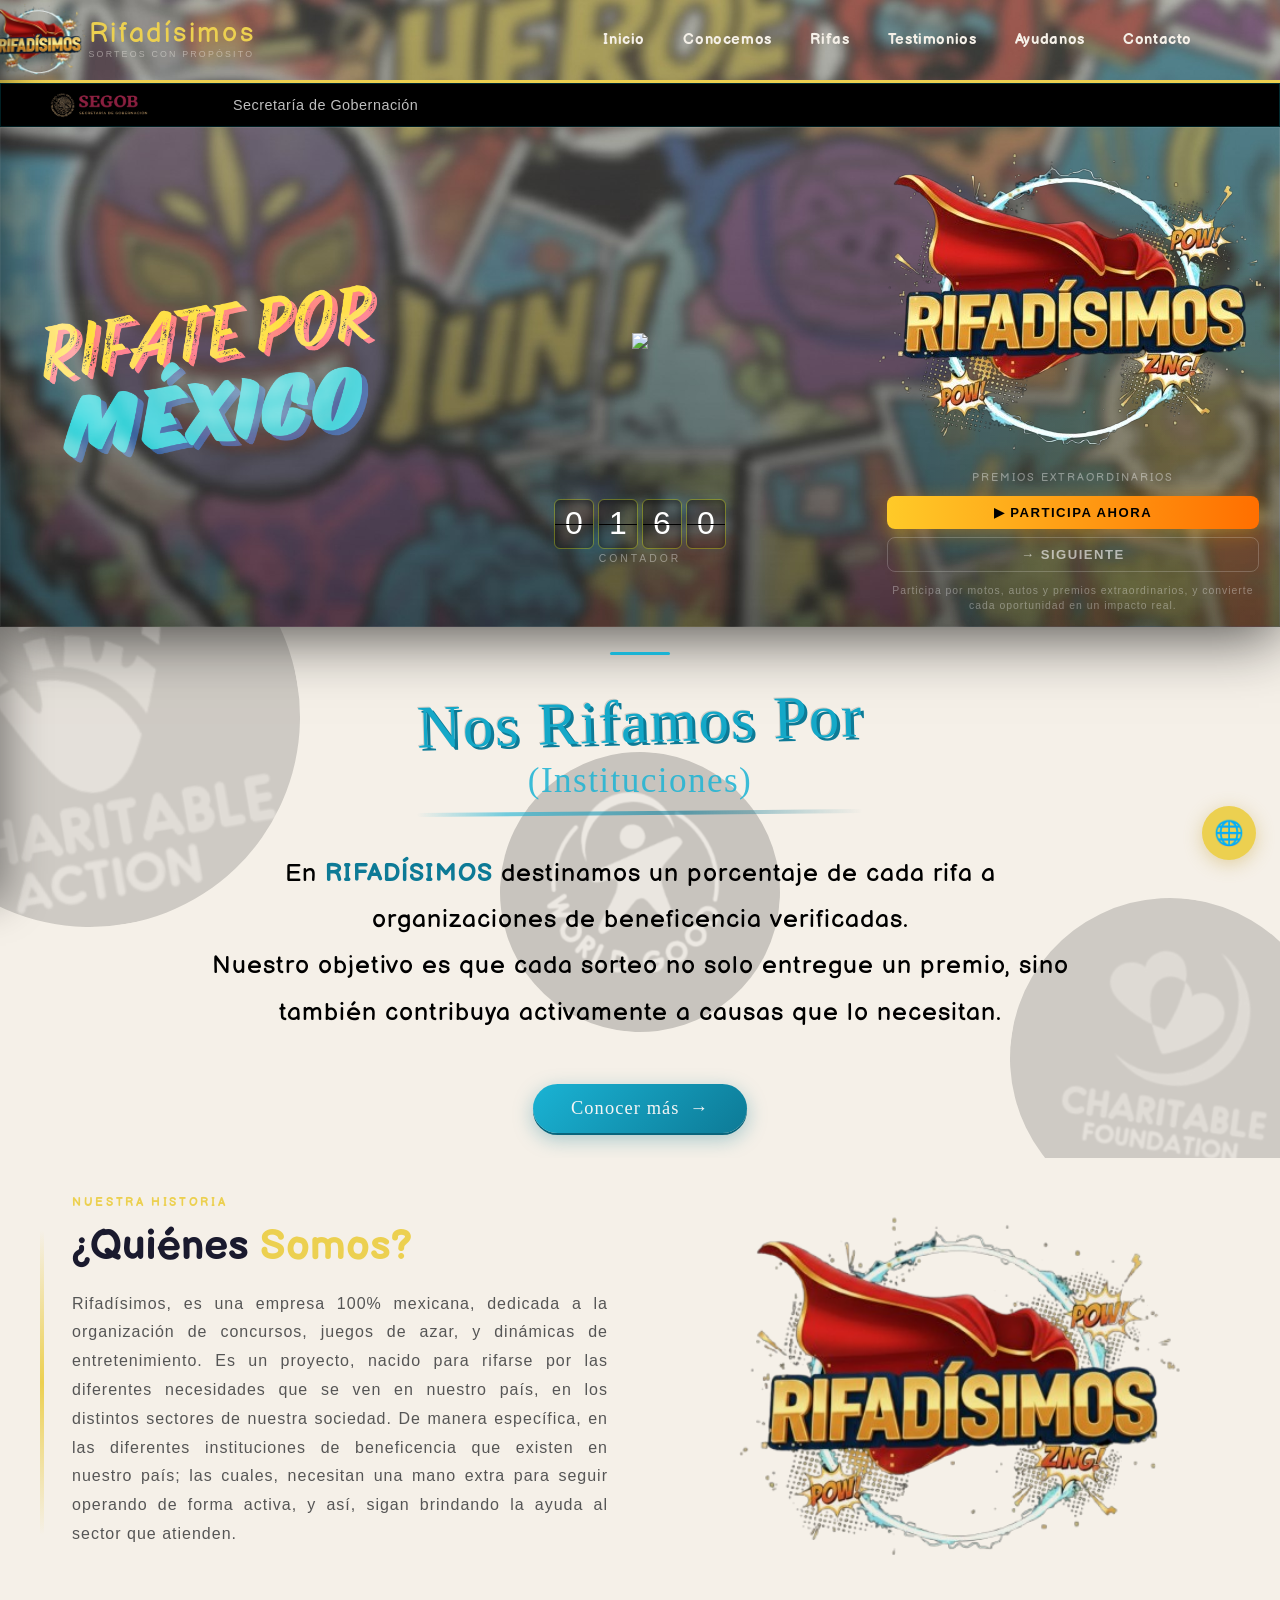
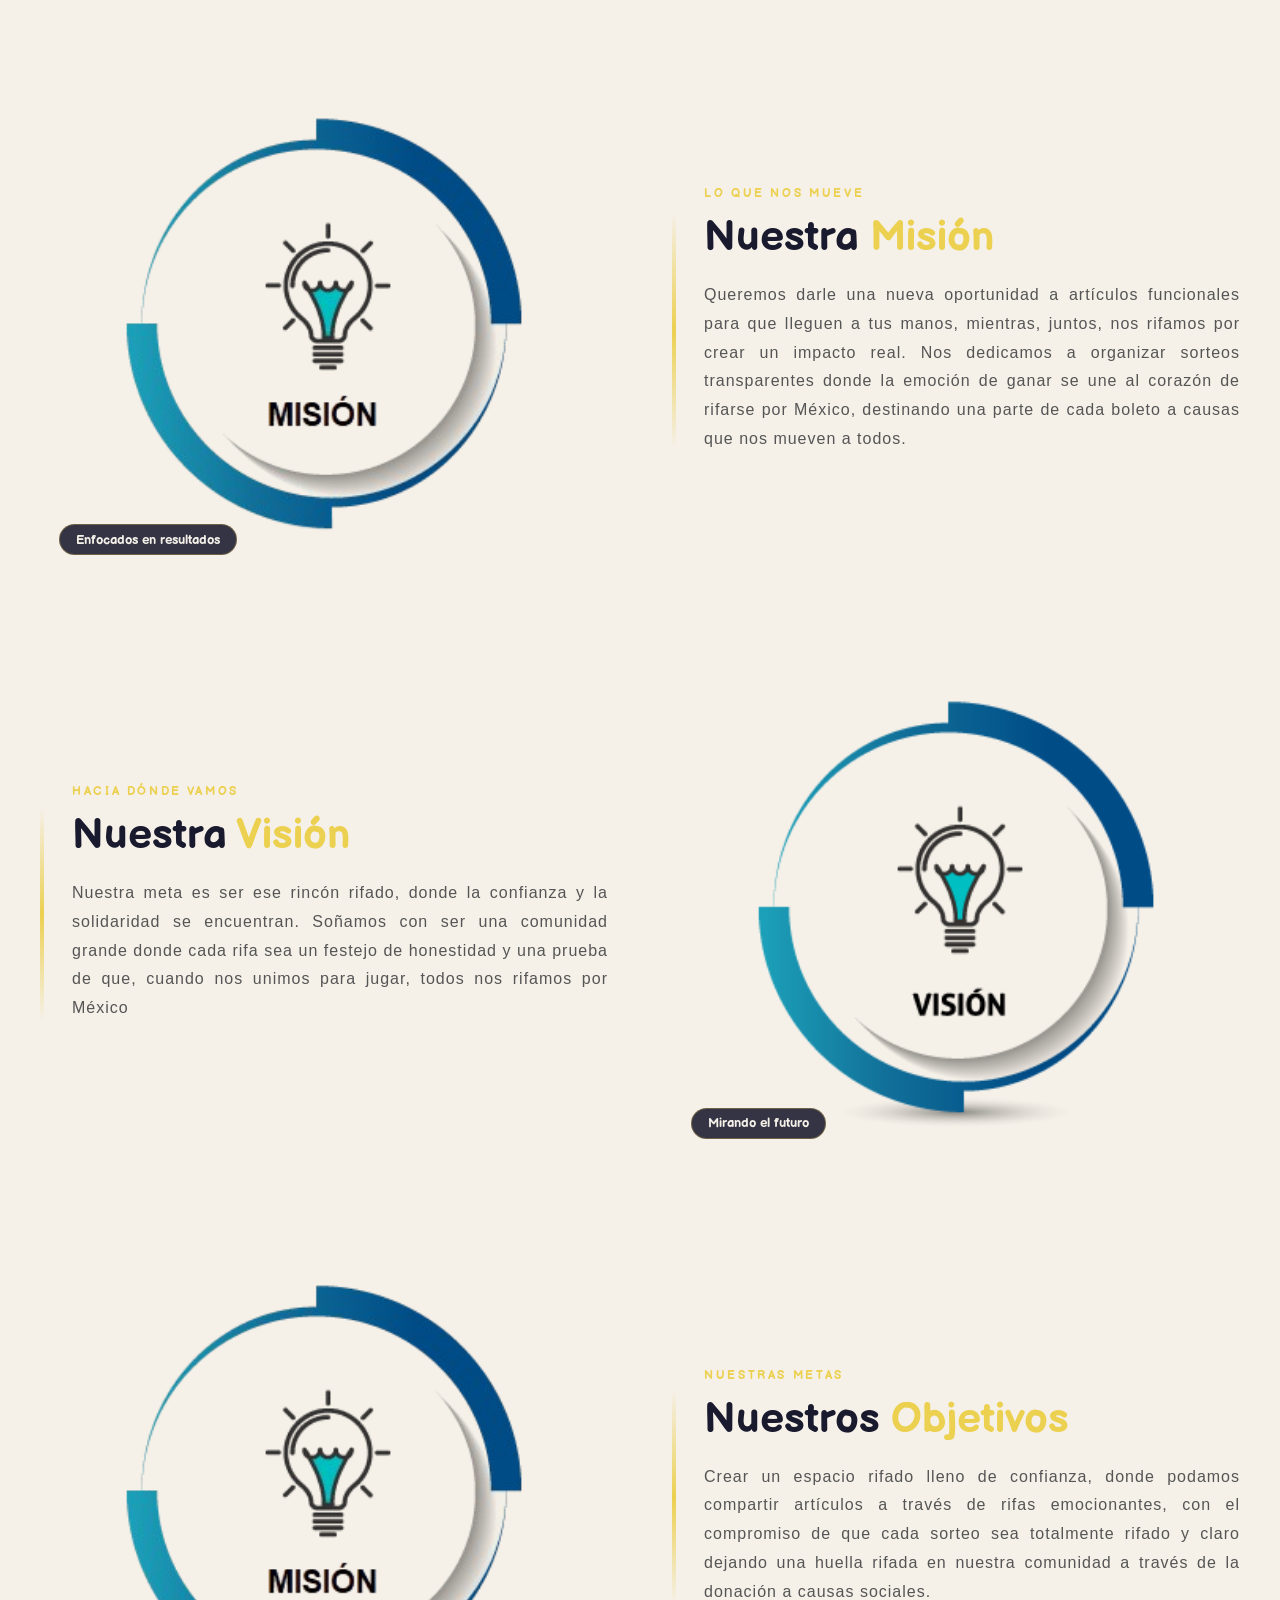
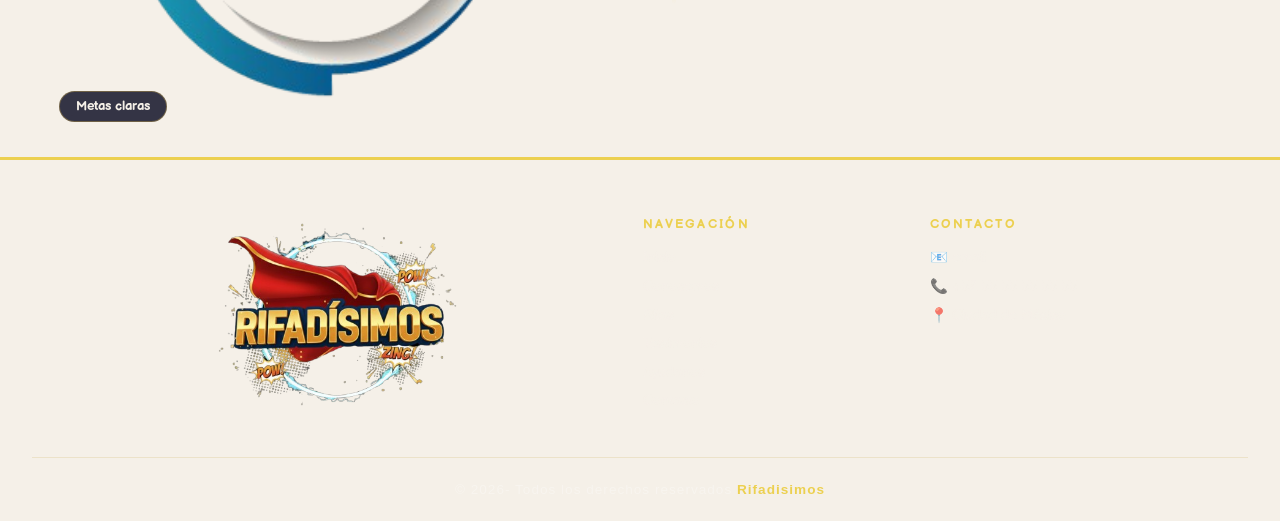
==== commit 7ff97791: "Seguiemiento" ====
--- a/index.html
+++ b/index.html
@@ -135,7 +135,7 @@
   </div>
 
   <!-- Seccion Conocemos -->
-  <section class="about" id="Conocemos">
+  <section class="about" id="conocemos">
     <!-- Quienes somos -->
     <div class="about-block">
       <div class="about-text">
@@ -338,7 +338,7 @@
       const img = document.getElementById('articleImg');
       const counter = document.querySelector('.counter-wrap');
 
-      const hasImage = img.src && !img.src.endsWith('rifadisimos-banner.html') && !img.src.endsWith('/');
+      const hasImage = img.src && !img.src.endsWith('index.html') && !img.src.endsWith('/');
 
       if (hasImage) {
         img.classList.remove('slide-in');
--- a/assets/styles.css
+++ b/assets/styles.css
@@ -39,6 +39,11 @@
   ::-webkit-scrollbar-thumb {
       background: var(--gold);
       border-radius: 3px;
+  }
+
+  section[id],
+  div[id] {
+      scroll-margin-top: 83px;
   }
 
   /* Header */
@@ -1169,7 +1174,6 @@
   .instituciones {
       position: relative;
       overflow: hidden;
-      margin-top: 10px;
   }
 
   .wm-bg {
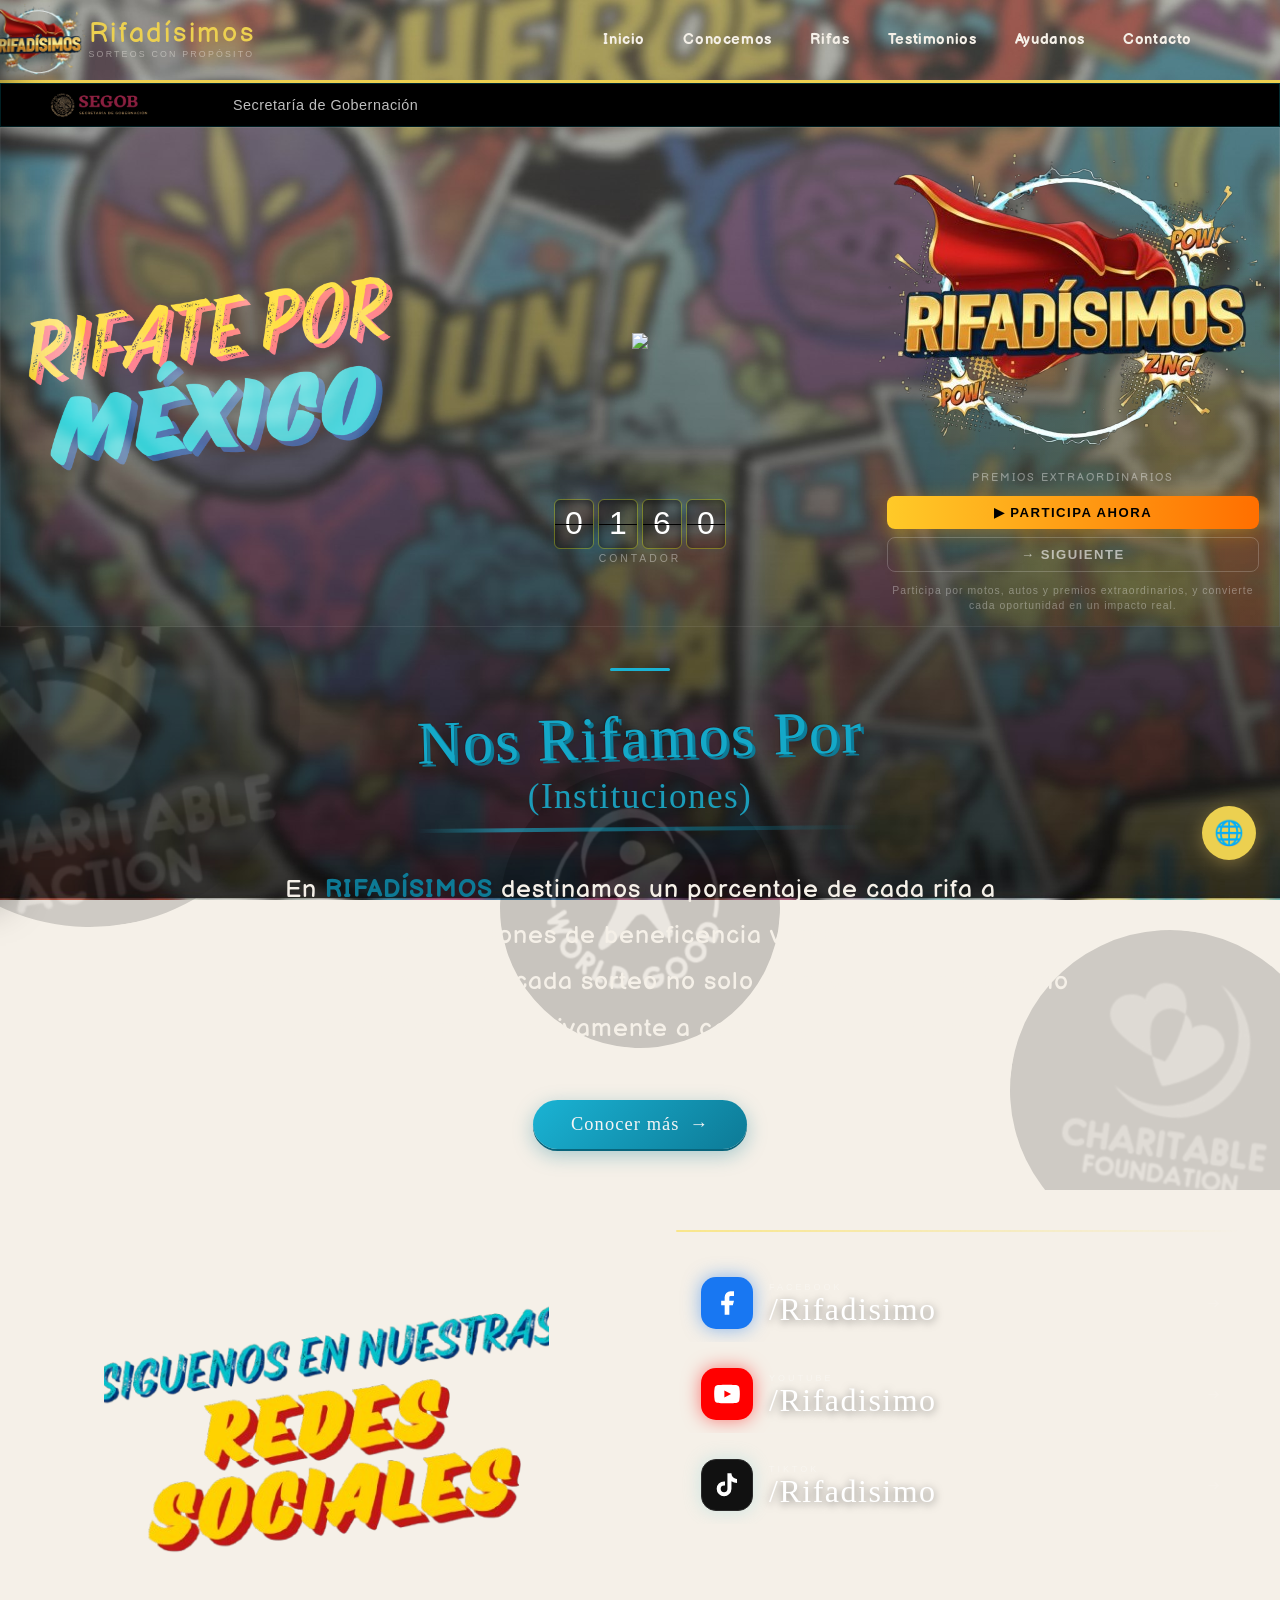
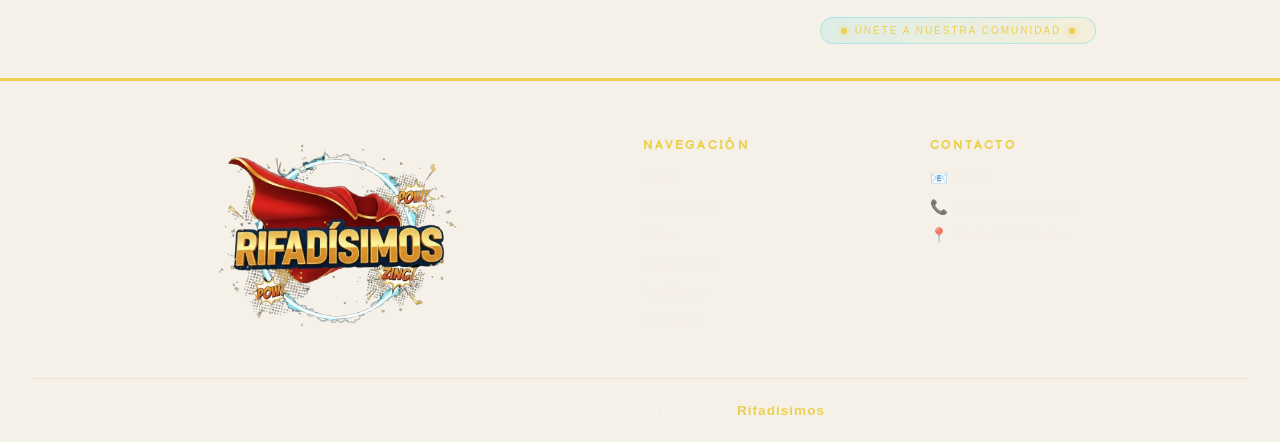
==== commit 95013137: "Segimiento" ====
--- a/index.html
+++ b/index.html
@@ -27,10 +27,10 @@
       <nav class="main-nav" aria-label="Navegación principal">
         <ul>
           <li><a href="index.html">Inicio</a></li>
-          <li><a href="#conocemos">Conocemos</a></li>
+          <li><a href="conocemos.html">Conocemos</a></li>
           <li><a href="#rifas">Rifas</a></li>
           <li><a href="#testimonios">Testimonios</a></li>
-          <li><a href="#seccion-instituciones">Ayudanos</a></li>
+          <li><a href="instituciones.html">Ayudanos</a></li>
           <li><a href="contacto.html">Contacto</a></li>
         </ul>
       </nav>
@@ -49,10 +49,10 @@
     <nav>
       <ul>
         <li><a href="index.html" onclick="closeDrawer()"></span> Inicio</a></li>
-        <li><a href="#conocemos" onclick="closeDrawer()"></span> Conocemos</a></li>
+        <li><a href="conocemos.html" onclick="closeDrawer()"></span> Conocemos</a></li>
         <li><a href="#rifas" onclick="closeDrawer()">Rifas</a></li>
         <li><a href="#testimonios" onclick="closeDrawer()"> Testimonios</a></li>
-        <li><a href="#seccion-instituciones" onclick="closeDrawer()">Ayudanos</a></li>
+        <li><a href="instituciones.html" onclick="closeDrawer()">Ayudanos</a></li>
         <li><a href="contacto.html" onclick="closeDrawer()"> Contacto</a></li>
       </ul>
     </nav>
@@ -110,6 +110,8 @@
       </p>
     </div>
   </div>
+
+  <!--Instituciones -->
   <div class="instituciones" id="seccion-instituciones">
     <section class="section">
       <div class="title-wrapper">
@@ -122,9 +124,11 @@
         <p>Nuestro objetivo es que cada sorteo no solo entregue un premio, sino también contribuya activamente a causas
           que lo necesitan.</p>
       </div>
-      <button class="btn-conocer" onclick="goTo('page-instituciones')">
-        Conocer más <span class="arrow">→</span>
-      </button>
+      <a href="instituciones.html">
+        <button class="btn-conocer">
+          Conocer más <span class="arrow">→</span>
+        </button>
+      </a>
     </section>
     <!-- Fondo Instituciones -->
     <div class="wm-bg">
@@ -134,77 +138,85 @@
     </div>
   </div>
 
-  <!-- Seccion Conocemos -->
-  <section class="about" id="conocemos">
-    <!-- Quienes somos -->
-    <div class="about-block">
-      <div class="about-text">
-        <span class="overline">Nuestra Historia</span>
-        <h2>¿Quiénes <em>Somos?</em></h2>
-        <p>Rifadísimos, es una empresa 100% mexicana, dedicada a la organización de concursos, juegos de azar, y
-          dinámicas de entretenimiento.
-          Es un proyecto, nacido para rifarse por las diferentes necesidades que se ven en nuestro país, en los
-          distintos sectores de nuestra sociedad. De manera específica, en las diferentes instituciones de beneficencia
-          que existen en nuestro país; las cuales, necesitan una mano extra para seguir operando de forma activa, y así,
-          sigan brindando la ayuda al sector que atienden.
-        </p>
-      </div>
-      <div class="about-img">
-        <img src="assets/image/logo_2.png" alt="Quiénes somos">
-      </div>
-    </div>
-    <!-- Mision -->
-    <div class="about-block reverse">
-      <div class="about-text">
-        <span class="overline">Lo que nos mueve</span>
-        <h2>Nuestra <em>Misión</em></h2>
-        <p>Queremos darle una nueva oportunidad a artículos funcionales para que lleguen a tus manos, mientras, juntos,
-          nos rifamos por crear un impacto real. Nos dedicamos a organizar sorteos transparentes donde la emoción de
-          ganar se une al corazón de rifarse por México, destinando una parte de cada boleto a causas que nos mueven a
-          todos.
-        </p>
-        <ul class="about-list">
-        </ul>
-      </div>
-      <div class="about-img">
-        <img src="assets/image/logo-mision.png" alt="Misión">
-        <div class="about-img-badge"> Enfocados en resultados</div>
-      </div>
-    </div>
-    <!-- Vision -->
-    <div class="about-block">
-      <div class="about-text">
-        <span class="overline">Hacia dónde vamos</span>
-        <h2>Nuestra <em>Visión</em></h2>
-        <p> Nuestra meta es ser ese rincón rifado, donde la confianza y la solidaridad se encuentran. Soñamos con ser
-          una comunidad grande donde cada rifa sea un festejo de honestidad y una prueba de que, cuando nos unimos para
-          jugar, todos nos rifamos por México</p>
-        <ul class="about-list">
-
-        </ul>
-      </div>
-      <div class="about-img">
-        <img src="assets/image/logo-vision.png" alt="Visión">
-        <div class="about-img-badge">Mirando el futuro</div>
-      </div>
-    </div>
-    <!-- Objetivos -->
-    <div class="about-block reverse">
-      <div class="about-text">
-        <span class="overline">Nuestras metas</span>
-        <h2>Nuestros <em>Objetivos</em></h2>
-        <p> Crear un espacio rifado lleno de confianza, donde podamos compartir artículos a través de rifas
-          emocionantes, con el compromiso de que cada sorteo sea totalmente rifado y claro dejando una huella rifada en
-          nuestra comunidad a través de la donación a causas sociales.</p>
-        <ul class="about-list">
-        </ul>
-      </div>
-      <div class="about-img">
-        <img src="assets/image/logo-mision.png" alt="Objetivos">
-        <div class="about-img-badge"> Metas claras</div>
-      </div>
-    </div>
-  </section>
+
+<div class="page">
+  <div class="card">
+    <div class="left-panel">
+    <img src="assets/image/siguemos_redes.png" style="width:70%; height:100%; margin-left: 100px; object-fit:cover; position:absolute; inset:0;  background: transparent; ">
+</div>
+
+    <!-- Redes Sociales ══ -->
+    <div class="right-panel">
+      <div class="mini-divider"></div>
+
+      <div class="socials-list">
+
+        <a class="social-row" href="https://facebook.com/Rifadisimo" target="_blank">
+          <div class="logo-bubble lb-fb">
+            <svg viewBox="0 0 24 24" fill="white"><path d="M18 2h-3a5 5 0 0 0-5 5v3H7v4h3v8h4v-8h3l1-4h-4V7a1 1 0 0 1 1-1h3z"/></svg>
+          </div>
+          <div class="social-info">
+            <div class="platform-label">Facebook</div>
+            <div class="handle-text">/Rifadisimo</div>
+          </div>
+          <span class="row-arrow">→</span>
+        </a>
+
+        <a class="social-row" href="https://youtube.com/@Rifadisimo" target="_blank">
+          <div class="logo-bubble lb-yt">
+            <svg viewBox="0 0 24 24" fill="white">
+              <path d="M22.54 6.42a2.78 2.78 0 0 0-1.95-1.96C18.88 4 12 4 12 4s-6.88 0-8.59.46A2.78 2.78 0 0 0 1.46 6.42 29 29 0 0 0 1 12a29 29 0 0 0 .46 5.58 2.78 2.78 0 0 0 1.95 1.96C5.12 20 12 20 12 20s6.88 0 8.59-.46a2.78 2.78 0 0 0 1.95-1.96A29 29 0 0 0 23 12a29 29 0 0 0-.46-5.58z"/>
+              <polygon points="9.75 15.02 15.5 12 9.75 8.98 9.75 15.02" fill="#FF0000"/>
+            </svg>
+          </div>
+          <div class="social-info">
+            <div class="platform-label">YouTube</div>
+            <div class="handle-text">/Rifadisimo</div>
+          </div>
+          <span class="row-arrow">→</span>
+        </a>
+<!-- 
+        <a class="social-row" href="https://wa.me/5255555555" target="_blank">
+          <div class="logo-bubble lb-wa">
+            <svg viewBox="0 0 24 24" fill="white">
+              <path d="M17.472 14.382c-.297-.149-1.758-.867-2.03-.967-.273-.099-.471-.148-.67.15-.197.297-.767.966-.94 1.164-.173.199-.347.223-.644.075-.297-.15-1.255-.463-2.39-1.475-.883-.788-1.48-1.761-1.653-2.059-.173-.297-.018-.458.13-.606.134-.133.298-.347.446-.52.149-.174.198-.298.298-.497.099-.198.05-.371-.025-.52-.075-.149-.669-1.612-.916-2.207-.242-.579-.487-.5-.669-.51-.173-.008-.371-.01-.57-.01-.198 0-.52.074-.792.372-.272.297-1.04 1.016-1.04 2.479 0 1.462 1.065 2.875 1.213 3.074.149.198 2.096 3.2 5.077 4.487.709.306 1.262.489 1.694.625.712.227 1.36.195 1.871.118.571-.085 1.758-.719 2.006-1.413.248-.694.248-1.289.173-1.413-.074-.124-.272-.198-.57-.347m-5.421 7.403h-.004a9.87 9.87 0 0 1-5.031-1.378l-.361-.214-3.741.982.998-3.648-.235-.374a9.86 9.86 0 0 1-1.51-5.26c.001-5.45 4.436-9.884 9.888-9.884 2.64 0 5.122 1.03 6.988 2.898a9.825 9.825 0 0 1 2.893 6.994c-.003 5.45-4.437 9.884-9.885 9.884m8.413-18.297A11.815 11.815 0 0 0 12.05 0C5.495 0 .16 5.335.157 11.892c0 2.096.547 4.142 1.588 5.945L.057 24l6.305-1.654a11.882 11.882 0 0 0 5.683 1.448h.005c6.554 0 11.89-5.335 11.893-11.893a11.821 11.821 0 0 0-3.48-8.413z"/>
+            </svg>
+          </div>
+          <div class="social-info">
+            <div class="platform-label">WhatsApp</div>
+            <div class="handle-text">55555555</div>
+          </div>
+          <span class="row-arrow">→</span>
+        </a> -->
+
+        <a class="social-row" href="https://tiktok.com/@Rifadisimo" target="_blank">
+          <div class="logo-bubble lb-tt">
+            <svg viewBox="0 0 24 24" fill="white">
+              <path d="M19.59 6.69a4.83 4.83 0 0 1-3.77-4.25V2h-3.45v13.67a2.89 2.89 0 0 1-2.88 2.5 2.89 2.89 0 0 1-2.89-2.89 2.89 2.89 0 0 1 2.89-2.89c.28 0 .54.04.79.1V9.01a6.27 6.27 0 0 0-.79-.05 6.34 6.34 0 0 0-6.34 6.34 6.34 6.34 0 0 0 6.34 6.34 6.34 6.34 0 0 0 6.33-6.34V8.69a8.18 8.18 0 0 0 4.78 1.52V6.75a4.85 4.85 0 0 1-1.01-.06z"/>
+            </svg>
+          </div>
+          <div class="social-info">
+            <div class="platform-label">TikTok</div>
+            <div class="handle-text">/Rifadisimo</div>
+          </div>
+          <span class="row-arrow">→</span>
+        </a>
+
+      </div>
+
+      <div class="footer-badge">
+        <div class="badge-inner">
+          <div class="pulse-dot"></div>
+          Únete a nuestra comunidad
+          <div class="pulse-dot"></div>
+        </div>
+      </div>
+
+    </div>
+
+  </div>
+</div>
+
 
   <!--Footer-->
   <footer id="contacto">
@@ -220,10 +232,10 @@
           <h4>Navegación</h4>
           <ul>
             <li><a href="index.html">Inicio</a></li>
-            <li><a href="#conocemos">Conocemos</a></li>
+            <li><a href="conocemos.html">Conocemos</a></li>
             <li><a href="#rifas">Rifas</a></li>
             <li><a href="#testimonios">Testimonios</a></li>
-            <li><a href="#ayudanos">Ayudanos</a></li>
+            <li><a href="instituciones.html">Ayudanos</a></li>
             <li><a href="contacto.html">Contacto</a></li>
           </ul>
         </div>
@@ -384,6 +396,19 @@
     }, 10000);
     const content = document.getElementById('infoContent');
     content.innerHTML += content.innerHTML;
+
+const emojis = ['👍','❤️','😂','🔥','⭐','🎉','👏','💯','🚀','😍'];
+  const container = document.getElementById('floaters');
+  for (let i = 0; i < 24; i++) {
+    const el = document.createElement('div');
+    el.className = 'floater';
+    el.textContent = emojis[Math.floor(Math.random() * emojis.length)];
+    el.style.left = Math.random() * 100 + '%';
+    el.style.animationDuration = (9 + Math.random() * 13) + 's';
+    el.style.animationDelay = (Math.random() * 16) + 's';
+    el.style.fontSize = (14 + Math.random() * 20) + 'px';
+    container.appendChild(el);
+  }
   </script>
 </body>
 
--- a/assets/styles.css
+++ b/assets/styles.css
@@ -13,12 +13,21 @@
       --accent: #e94560;
       --white: #f5f0e8;
       --text: #2d2d2d;
+      --yellow: #FFD700;
+      --red: #E8192C;
+      --cyan: #00D4E8;
+      --green: #25D366;
+      --fb-blue: #1877F2;
+      --yt-red: #FF0000;
+      --tiktok: #010101;
       --img: url('../assets/image/fondo.jpg');
 
   }
 
   html {
       scroll-behavior: smooth;
+      height: 100%;
+      margin: 0;
   }
 
   body {
@@ -26,6 +35,9 @@
       background: var(--white);
       color: var(--text);
       overflow-x: hidden;
+      height: 100%;
+      margin: 0;
+      display: block;
   }
 
   ::-webkit-scrollbar {
@@ -349,8 +361,11 @@
 
   /* Seccion Conocemos */
   .about {
-      background: var(--white);
+      background-image: var(--img);
       padding: 1rem 1rem;
+      background-size: cover;
+      background-attachment: fixed;
+      background-position: center top;
   }
 
   .about-text {
@@ -402,7 +417,7 @@
 
   .about-text h2 {
       font-size: clamp(1.8rem, 3.5vw, 2.6rem);
-      color: var(--dark);
+      color: var(--white);
       line-height: 1.15;
       margin-bottom: 1.2rem;
   }
@@ -414,7 +429,7 @@
 
   .about-text p {
       font-size: 1rem;
-      color: #555;
+      color: var(--white);
       line-height: 1.8;
       margin-bottom: 1.5rem;
       text-align: justify;
@@ -461,6 +476,8 @@
       background: transparent;
       border-radius: 0;
       overflow: visible;
+      object-fit: contain;
+      mix-blend-mode: screen;
   }
 
   .about-img img {
@@ -908,7 +925,7 @@
 
   .letras-img {
       max-width: 100%;
-      max-height: 356px;
+      max-height: 450px;
       object-fit: contain;
       mix-blend-mode: screen;
       border-radius: 50px;
@@ -1174,6 +1191,22 @@
   .instituciones {
       position: relative;
       overflow: hidden;
+      background-image: var(--img);
+      padding: 1rem 1rem;
+      background-size: cover;
+      background-attachment: fixed;
+      background-position: center top;
+      color: var(--white);
+
+  }
+
+  .instituciones-main {
+      background-image: var(--img);
+      padding: 1rem 1rem;
+      background-size: cover;
+      background-attachment: fixed;
+      background-position: center top;
+      height: 500px;
   }
 
   .wm-bg {
@@ -1302,7 +1335,7 @@
       font-family: 'Balsamiq Sans', cursive;
 
       margin-top: 0px;
-      color: #000;
+      color: var(--white);
       font-size: 25px;
   }
 
@@ -1881,7 +1914,7 @@
       .description p {
           font-family: 'Balsamiq Sans', cursive;
           margin-top: 0px;
-          color: #000;
+          color: #ffffff;
           font-size: 24px;
           text-align: justify;
 
@@ -1934,4 +1967,333 @@
       .social-handle {
           display: block;
       }
+  }
+
+  /* PAGE */
+  .page {
+      background-image: var(--img);
+      padding: 1rem 1rem;
+      background-size: cover;
+      background-attachment: fixed;
+      background-position: center top;
+      position: relative;
+      z-index: 1;
+      display: flex;
+      align-items: center;
+      justify-content: center;
+      padding: 4px;
+  }
+
+  /* MAIN CARD */
+  .card {
+      width: 100%;
+      overflow: hidden;
+      display: grid;
+      grid-template-columns: 1fr 1fr;
+      animation: cardIn 0.7s cubic-bezier(0.34, 1.56, 0.64, 1) both;
+      min-height: 480px;
+  }
+
+  @keyframes cardIn {
+      from {
+          opacity: 0;
+          transform: scale(0.9) translateY(28px);
+      }
+
+      to {
+          opacity: 1;
+          transform: scale(1) translateY(0);
+      }
+  }
+
+  /* ══ PANEL IZQUIERDO — vacío para uso interno ══ */
+  .left-panel {
+      position: relative;
+      overflow: hidden;
+      min-height: 100%;
+      /* Aquí puedes colocar tu imagen, video, o cualquier contenido */
+  }
+
+  /* ══ PANEL DERECHO — redes sociales ══ */
+  .right-panel {
+      display: flex;
+      flex-direction: column;
+      padding: 36px 36px 30px;
+  }
+
+  .right-header {
+      margin-bottom: 24px;
+      animation: fadeRight 0.5s 0.25s both;
+  }
+
+  .right-sub {
+      font-family: 'Russo One', sans-serif;
+      font-size: 10px;
+      letter-spacing: 4px;
+      color: var(--cyan);
+      text-transform: uppercase;
+      text-shadow: 0 0 14px var(--cyan);
+      margin-bottom: 4px;
+  }
+
+  .right-title {
+      font-family: 'Bangers', cursive;
+      font-size: clamp(28px, 4vw, 44px);
+      letter-spacing: 2px;
+      line-height: 1;
+      background: linear-gradient(to bottom, var(--yellow) 0%, #FF8C00 50%, var(--red) 100%);
+      -webkit-background-clip: text;
+      -webkit-text-fill-color: transparent;
+      background-clip: text;
+      filter: drop-shadow(0 3px 0 rgba(0, 0, 0, 0.5));
+  }
+
+  @keyframes fadeRight {
+      from {
+          opacity: 0;
+          transform: translateX(20px);
+      }
+
+      to {
+          opacity: 1;
+          transform: translateX(0);
+      }
+  }
+
+  .mini-divider {
+      height: 2px;
+      background: linear-gradient(90deg, rgba(255, 215, 0, 0.4), transparent);
+      border-radius: 4px;
+      margin-bottom: 20px;
+      animation: fadeRight 0.5s 0.35s both;
+  }
+
+  /* Social rows */
+  .socials-list {
+      display: flex;
+      flex-direction: column;
+      gap: 0;
+      flex: 1;
+  }
+
+  .social-row {
+      display: flex;
+      align-items: center;
+      gap: 16px;
+      padding: 25px 20px 13px 25px;
+      border-radius: 12px;
+      text-decoration: none;
+      position: relative;
+      overflow: hidden;
+      transition: background 0.2s, transform 0.18s cubic-bezier(0.34, 1.56, 0.64, 1);
+      animation: rowIn 0.45s both;
+  }
+
+  .social-row:not(:last-child) {
+      border-bottom: 1px solid rgba(255, 255, 255, 0.055);
+  }
+
+  .social-row::before {
+      content: '';
+      position: absolute;
+      left: 0;
+      top: 10px;
+      bottom: 10px;
+      width: 0;
+      border-radius: 4px;
+      background: var(--glow);
+      transition: width 0.2s;
+  }
+
+  .social-row:hover::before {
+      width: 4px;
+  }
+
+  .social-row:hover {
+      background: rgba(255, 255, 255, 0.04);
+      transform: translateX(6px);
+  }
+
+  .social-row:nth-child(1) {
+      animation-delay: 0.5s;
+      --glow: var(--fb-blue);
+  }
+
+  .social-row:nth-child(2) {
+      animation-delay: 0.6s;
+      --glow: var(--yt-red);
+  }
+
+  .social-row:nth-child(3) {
+      animation-delay: 0.7s;
+      --glow: var(--green);
+  }
+
+  .social-row:nth-child(4) {
+      animation-delay: 0.8s;
+      --glow:var(--dark);
+  }
+
+  @keyframes rowIn {
+      from {
+          opacity: 0;
+          transform: translateX(22px);
+      }
+
+      to {
+          opacity: 1;
+          transform: translateX(0);
+      }
+  }
+
+  .logo-bubble {
+      width: 52px;
+      height: 52px;
+      border-radius: 15px;
+      display: flex;
+      align-items: center;
+      justify-content: center;
+      flex-shrink: 0;
+      transition: transform 0.2s cubic-bezier(0.34, 1.56, 0.64, 1), box-shadow 0.2s;
+  }
+
+  .logo-bubble svg {
+      width: 28px;
+      height: 28px;
+  }
+
+  .social-row:hover .logo-bubble {
+      transform: scale(1.1);
+  }
+
+  .lb-fb {
+      background: var(--fb-blue);
+      box-shadow: 0 0 18px rgba(24, 119, 242, 0.5);
+  }
+
+  .lb-yt {
+      background: var(--yt-red);
+      box-shadow: 0 0 18px rgba(255, 0, 0, 0.5);
+  }
+
+  .lb-wa {
+      background: var(--green);
+      box-shadow: 0 0 18px rgba(37, 211, 102, 0.5);
+  }
+
+  .lb-tt {
+      background: #111;
+      border: 1.5px solid #2a2a2a;
+      box-shadow: 0 0 18px rgba(105, 201, 208, 0.3);
+  }
+
+  .social-row:hover .lb-fb {
+      box-shadow: 0 0 28px rgba(24, 119, 242, 0.75);
+  }
+
+  .social-row:hover .lb-yt {
+      box-shadow: 0 0 28px rgba(255, 0, 0, 0.75);
+  }
+
+  .social-row:hover .lb-wa {
+      box-shadow: 0 0 28px rgba(37, 211, 102, 0.75);
+  }
+
+  .social-row:hover .lb-tt {
+      box-shadow: 0 0 28px rgba(105, 201, 208, 0.5);
+  }
+
+  .social-info {
+      flex: 1;
+  }
+
+  .platform-label {
+      font-family: 'Russo One', sans-serif;
+      font-size: 9px;
+      letter-spacing: 3px;
+      text-transform: uppercase;
+      color: rgba(255, 255, 255, 0.35);
+      margin-bottom: 1px;
+  }
+
+  .handle-text {
+      font-family: 'Bangers', cursive;
+      font-size: clamp(22px, 3vw, 32px);
+      letter-spacing: 1.5px;
+      color: #fff;
+      line-height: 1;
+      text-shadow: 0 2px 8px rgba(0, 0, 0, 0.5);
+  }
+
+  .row-arrow {
+      color: rgba(255, 255, 255, 0.12);
+      font-size: 18px;
+      transition: color 0.2s, transform 0.2s;
+  }
+
+  .social-row:hover .row-arrow {
+      color: rgba(255, 255, 255, 0.5);
+      transform: translateX(4px);
+  }
+
+  .footer-badge {
+      margin-top: 20px;
+      text-align: center;
+      animation: fadeRight 0.5s 1s both;
+  }
+
+  .badge-inner {
+      display: inline-flex;
+      align-items: center;
+      gap: 8px;
+      background: linear-gradient(135deg, rgba(0, 212, 232, 0.09), rgba(255, 215, 0, 0.06));
+      border: 1.5px solid rgba(0, 212, 232, 0.25);
+      border-radius: 999px;
+      padding: 7px 20px;
+      color: var(--gold);
+      font-family: 'Russo One', sans-serif;
+      font-size: 10px;
+      letter-spacing: 2px;
+      text-transform: uppercase;
+  }
+
+  .pulse-dot {
+      width: 6px;
+      height: 6px;
+      background: var(--gold);
+      border-radius: 50%;
+      box-shadow: 0 0 7px var(--gold);
+      animation: pulse 1.4s infinite;
+  }
+
+  @keyframes pulse {
+
+      0%,
+      100% {
+          transform: scale(1);
+          opacity: 1;
+      }
+
+      50% {
+          transform: scale(1.8);
+          opacity: 0.4;
+      }
+  }
+
+  /* RESPONSIVE */
+  @media (max-width: 700px) {
+      .card {
+          grid-template-columns: 1fr;
+          min-height: auto;
+      }
+
+      .left-panel {
+          min-height: 260px;
+          border-right: none;
+          border-bottom: 2px solid rgba(255, 215, 0, 0.18);
+      }
+
+      .right-panel {
+          padding: 26px 20px 22px;
+      }
   }
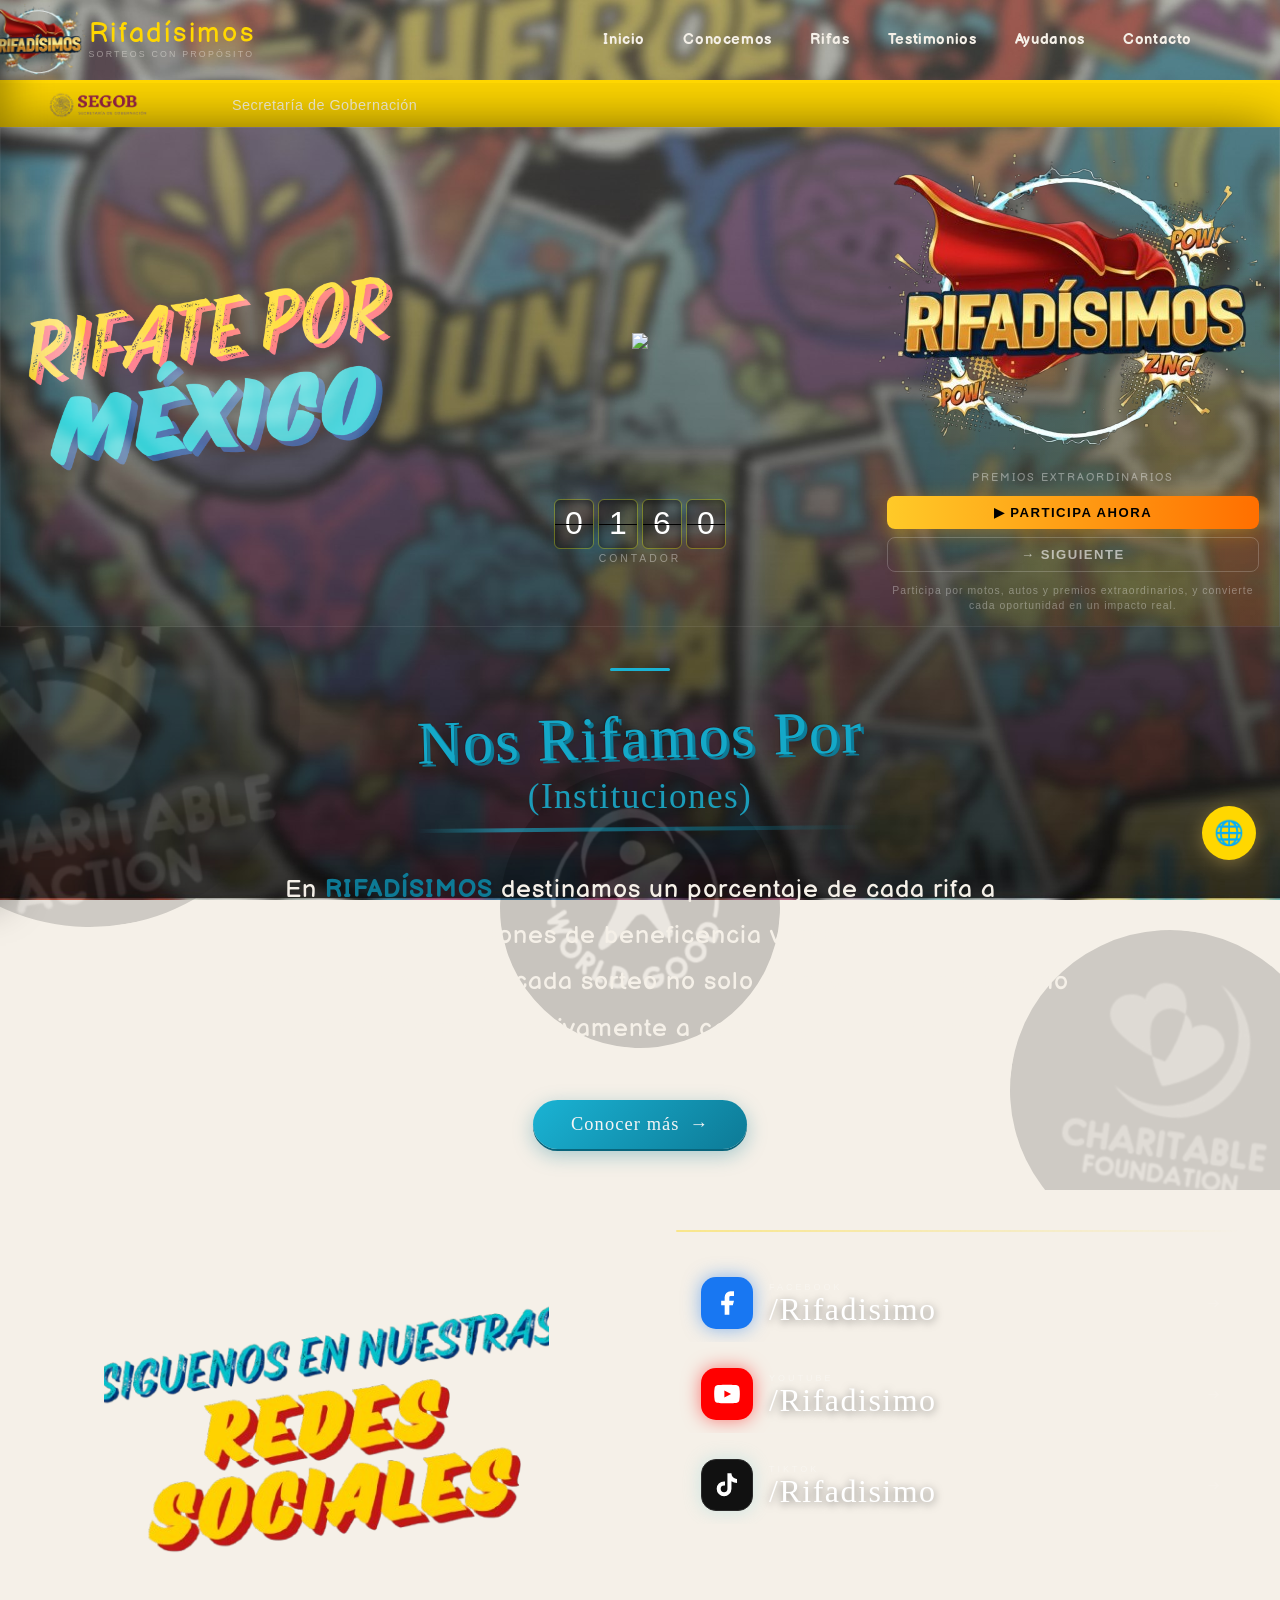
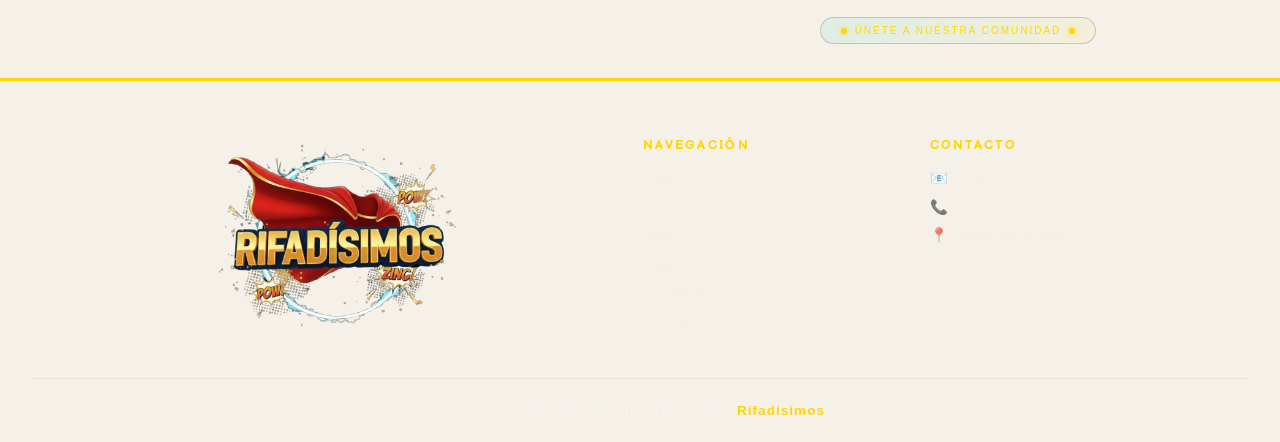
==== commit c298c0aa: "Segimiento" ====
--- a/index.html
+++ b/index.html
@@ -61,11 +61,11 @@
   <div class="info-bar">
     <div class="info-bar-track">
       <div class="info-bar-content" id="infoContent">
-        <img src="assets/image/SEGOB.jpg" style="height:28px; mix-blend-mode:screen;">
+        <img src="assets/image/SEGOB.png" style="height:28px; mix-blend-mode:screen;">
         <span class="info-item"> Secretaría de Gobernación<strong></strong></span>
-        <img src="assets/image/SEGOB.jpg" style="height:28px; mix-blend-mode:screen;">
+        <img src="assets/image/SEGOB.png" style="height:28px; mix-blend-mode:screen;">
         <span class="info-item"> Secretaría de Gobernación<strong></strong></span>
-        <img src="assets/image/SEGOB.jpg" style="height:28px; mix-blend-mode:screen;">
+        <img src="assets/image/SEGOB.png" style="height:28px; mix-blend-mode:screen;">
         <span class="info-item"> Secretaría de Gobernación<strong></strong></span>
       </div>
     </div>
@@ -139,43 +139,47 @@
   </div>
 
 
-<div class="page">
-  <div class="card">
-    <div class="left-panel">
-    <img src="assets/image/siguemos_redes.png" style="width:70%; height:100%; margin-left: 100px; object-fit:cover; position:absolute; inset:0;  background: transparent; ">
-</div>
-
-    <!-- Redes Sociales ══ -->
-    <div class="right-panel">
-      <div class="mini-divider"></div>
-
-      <div class="socials-list">
-
-        <a class="social-row" href="https://facebook.com/Rifadisimo" target="_blank">
-          <div class="logo-bubble lb-fb">
-            <svg viewBox="0 0 24 24" fill="white"><path d="M18 2h-3a5 5 0 0 0-5 5v3H7v4h3v8h4v-8h3l1-4h-4V7a1 1 0 0 1 1-1h3z"/></svg>
-          </div>
-          <div class="social-info">
-            <div class="platform-label">Facebook</div>
-            <div class="handle-text">/Rifadisimo</div>
-          </div>
-          <span class="row-arrow">→</span>
-        </a>
-
-        <a class="social-row" href="https://youtube.com/@Rifadisimo" target="_blank">
-          <div class="logo-bubble lb-yt">
-            <svg viewBox="0 0 24 24" fill="white">
-              <path d="M22.54 6.42a2.78 2.78 0 0 0-1.95-1.96C18.88 4 12 4 12 4s-6.88 0-8.59.46A2.78 2.78 0 0 0 1.46 6.42 29 29 0 0 0 1 12a29 29 0 0 0 .46 5.58 2.78 2.78 0 0 0 1.95 1.96C5.12 20 12 20 12 20s6.88 0 8.59-.46a2.78 2.78 0 0 0 1.95-1.96A29 29 0 0 0 23 12a29 29 0 0 0-.46-5.58z"/>
-              <polygon points="9.75 15.02 15.5 12 9.75 8.98 9.75 15.02" fill="#FF0000"/>
-            </svg>
-          </div>
-          <div class="social-info">
-            <div class="platform-label">YouTube</div>
-            <div class="handle-text">/Rifadisimo</div>
-          </div>
-          <span class="row-arrow">→</span>
-        </a>
-<!-- 
+  <div class="page">
+    <div class="card">
+      <div class="left-panel">
+        <img src="assets/image/siguemos_redes.png"
+          style="width:70%; height:100%; margin-left: 100px; object-fit:cover; position:absolute; inset:0;  background: transparent; ">
+      </div>
+
+      <!-- Redes Sociales ══ -->
+      <div class="right-panel">
+        <div class="mini-divider"></div>
+
+        <div class="socials-list">
+
+          <a class="social-row" href="https://facebook.com/Rifadisimo" target="_blank">
+            <div class="logo-bubble lb-fb">
+              <svg viewBox="0 0 24 24" fill="white">
+                <path d="M18 2h-3a5 5 0 0 0-5 5v3H7v4h3v8h4v-8h3l1-4h-4V7a1 1 0 0 1 1-1h3z" />
+              </svg>
+            </div>
+            <div class="social-info">
+              <div class="platform-label">Facebook</div>
+              <div class="handle-text">/Rifadisimo</div>
+            </div>
+            <span class="row-arrow">→</span>
+          </a>
+
+          <a class="social-row" href="https://youtube.com/@Rifadisimo" target="_blank">
+            <div class="logo-bubble lb-yt">
+              <svg viewBox="0 0 24 24" fill="white">
+                <path
+                  d="M22.54 6.42a2.78 2.78 0 0 0-1.95-1.96C18.88 4 12 4 12 4s-6.88 0-8.59.46A2.78 2.78 0 0 0 1.46 6.42 29 29 0 0 0 1 12a29 29 0 0 0 .46 5.58 2.78 2.78 0 0 0 1.95 1.96C5.12 20 12 20 12 20s6.88 0 8.59-.46a2.78 2.78 0 0 0 1.95-1.96A29 29 0 0 0 23 12a29 29 0 0 0-.46-5.58z" />
+                <polygon points="9.75 15.02 15.5 12 9.75 8.98 9.75 15.02" fill="#FF0000" />
+              </svg>
+            </div>
+            <div class="social-info">
+              <div class="platform-label">YouTube</div>
+              <div class="handle-text">/Rifadisimo</div>
+            </div>
+            <span class="row-arrow">→</span>
+          </a>
+          <!-- 
         <a class="social-row" href="https://wa.me/5255555555" target="_blank">
           <div class="logo-bubble lb-wa">
             <svg viewBox="0 0 24 24" fill="white">
@@ -189,34 +193,34 @@
           <span class="row-arrow">→</span>
         </a> -->
 
-        <a class="social-row" href="https://tiktok.com/@Rifadisimo" target="_blank">
-          <div class="logo-bubble lb-tt">
-            <svg viewBox="0 0 24 24" fill="white">
-              <path d="M19.59 6.69a4.83 4.83 0 0 1-3.77-4.25V2h-3.45v13.67a2.89 2.89 0 0 1-2.88 2.5 2.89 2.89 0 0 1-2.89-2.89 2.89 2.89 0 0 1 2.89-2.89c.28 0 .54.04.79.1V9.01a6.27 6.27 0 0 0-.79-.05 6.34 6.34 0 0 0-6.34 6.34 6.34 6.34 0 0 0 6.34 6.34 6.34 6.34 0 0 0 6.33-6.34V8.69a8.18 8.18 0 0 0 4.78 1.52V6.75a4.85 4.85 0 0 1-1.01-.06z"/>
-            </svg>
+          <a class="social-row" href="https://tiktok.com/@Rifadisimo" target="_blank">
+            <div class="logo-bubble lb-tt">
+              <svg viewBox="0 0 24 24" fill="white">
+                <path
+                  d="M19.59 6.69a4.83 4.83 0 0 1-3.77-4.25V2h-3.45v13.67a2.89 2.89 0 0 1-2.88 2.5 2.89 2.89 0 0 1-2.89-2.89 2.89 2.89 0 0 1 2.89-2.89c.28 0 .54.04.79.1V9.01a6.27 6.27 0 0 0-.79-.05 6.34 6.34 0 0 0-6.34 6.34 6.34 6.34 0 0 0 6.34 6.34 6.34 6.34 0 0 0 6.33-6.34V8.69a8.18 8.18 0 0 0 4.78 1.52V6.75a4.85 4.85 0 0 1-1.01-.06z" />
+              </svg>
+            </div>
+            <div class="social-info">
+              <div class="platform-label">TikTok</div>
+              <div class="handle-text">/Rifadisimo</div>
+            </div>
+            <span class="row-arrow">→</span>
+          </a>
+
+        </div>
+
+        <div class="footer-badge">
+          <div class="badge-inner">
+            <div class="pulse-dot"></div>
+            Únete a nuestra comunidad
+            <div class="pulse-dot"></div>
           </div>
-          <div class="social-info">
-            <div class="platform-label">TikTok</div>
-            <div class="handle-text">/Rifadisimo</div>
-          </div>
-          <span class="row-arrow">→</span>
-        </a>
-
-      </div>
-
-      <div class="footer-badge">
-        <div class="badge-inner">
-          <div class="pulse-dot"></div>
-          Únete a nuestra comunidad
-          <div class="pulse-dot"></div>
-        </div>
-      </div>
-
-    </div>
-
-  </div>
-</div>
-
+        </div>
+
+      </div>
+
+    </div>
+  </div>
 
   <!--Footer-->
   <footer id="contacto">
@@ -397,18 +401,18 @@
     const content = document.getElementById('infoContent');
     content.innerHTML += content.innerHTML;
 
-const emojis = ['👍','❤️','😂','🔥','⭐','🎉','👏','💯','🚀','😍'];
-  const container = document.getElementById('floaters');
-  for (let i = 0; i < 24; i++) {
-    const el = document.createElement('div');
-    el.className = 'floater';
-    el.textContent = emojis[Math.floor(Math.random() * emojis.length)];
-    el.style.left = Math.random() * 100 + '%';
-    el.style.animationDuration = (9 + Math.random() * 13) + 's';
-    el.style.animationDelay = (Math.random() * 16) + 's';
-    el.style.fontSize = (14 + Math.random() * 20) + 'px';
-    container.appendChild(el);
-  }
+    const emojis = ['👍', '❤️', '😂', '🔥', '⭐', '🎉', '👏', '💯', '🚀', '😍'];
+    const container = document.getElementById('floaters');
+    for (let i = 0; i < 24; i++) {
+      const el = document.createElement('div');
+      el.className = 'floater';
+      el.textContent = emojis[Math.floor(Math.random() * emojis.length)];
+      el.style.left = Math.random() * 100 + '%';
+      el.style.animationDuration = (9 + Math.random() * 13) + 's';
+      el.style.animationDelay = (Math.random() * 16) + 's';
+      el.style.fontSize = (14 + Math.random() * 20) + 'px';
+      container.appendChild(el);
+    }
   </script>
 </body>
 
--- a/assets/styles.css
+++ b/assets/styles.css
@@ -7,7 +7,7 @@
   }
 
   :root {
-      --gold: #ecd050;
+      --gold: #FFD700;
       --dark: #1a1a2e;
       --dark2: #16213e;
       --accent: #e94560;
@@ -792,13 +792,11 @@
   .info-bar {
       width: 100%;
       height: 44px;
-      background: linear-gradient(90deg, #000000 0%, #000000 100%);
-      border: 1px solid rgba(0, 229, 255, 0.2);
+      background: linear-gradient(90deg, var(--gold) 0%,var(--gold)  100%);
       display: flex;
       align-items: center;
       overflow: hidden;
       position: relative;
-      box-shadow: 0 0 20px rgba(0, 229, 255, 0.08);
   }
 
   .info-bar-track {
@@ -807,7 +805,7 @@
       height: 100%;
       display: flex;
       align-items: center;
-      mask-image: linear-gradient(90deg, transparent 0%, black 3%, black 97%, transparent 100%);
+      mask-image: linear-gradient(90deg, transparent 0%, rgba(14, 14, 14, 0.856) 3%, black 97%, transparent 100%);
       -webkit-mask-image: linear-gradient(90deg, transparent 0%, black 3%, black 97%, transparent 100%);
   }
 
@@ -2200,7 +2198,7 @@
   }
 
   .social-row:hover .lb-tt {
-      box-shadow: 0 0 28px rgba(105, 201, 208, 0.5);
+      box-shadow: 0 0 28px rgba(0, 0, 0, 0.5);
   }
 
   .social-info {
@@ -2247,7 +2245,7 @@
       align-items: center;
       gap: 8px;
       background: linear-gradient(135deg, rgba(0, 212, 232, 0.09), rgba(255, 215, 0, 0.06));
-      border: 1.5px solid rgba(0, 212, 232, 0.25);
+      border: 1.5px solid rgba(46, 85, 88, 0.25);
       border-radius: 999px;
       padding: 7px 20px;
       color: var(--gold);
@@ -2280,7 +2278,6 @@
       }
   }
 
-  /* RESPONSIVE */
   @media (max-width: 700px) {
       .card {
           grid-template-columns: 1fr;
@@ -2290,7 +2287,6 @@
       .left-panel {
           min-height: 260px;
           border-right: none;
-          border-bottom: 2px solid rgba(255, 215, 0, 0.18);
       }
 
       .right-panel {
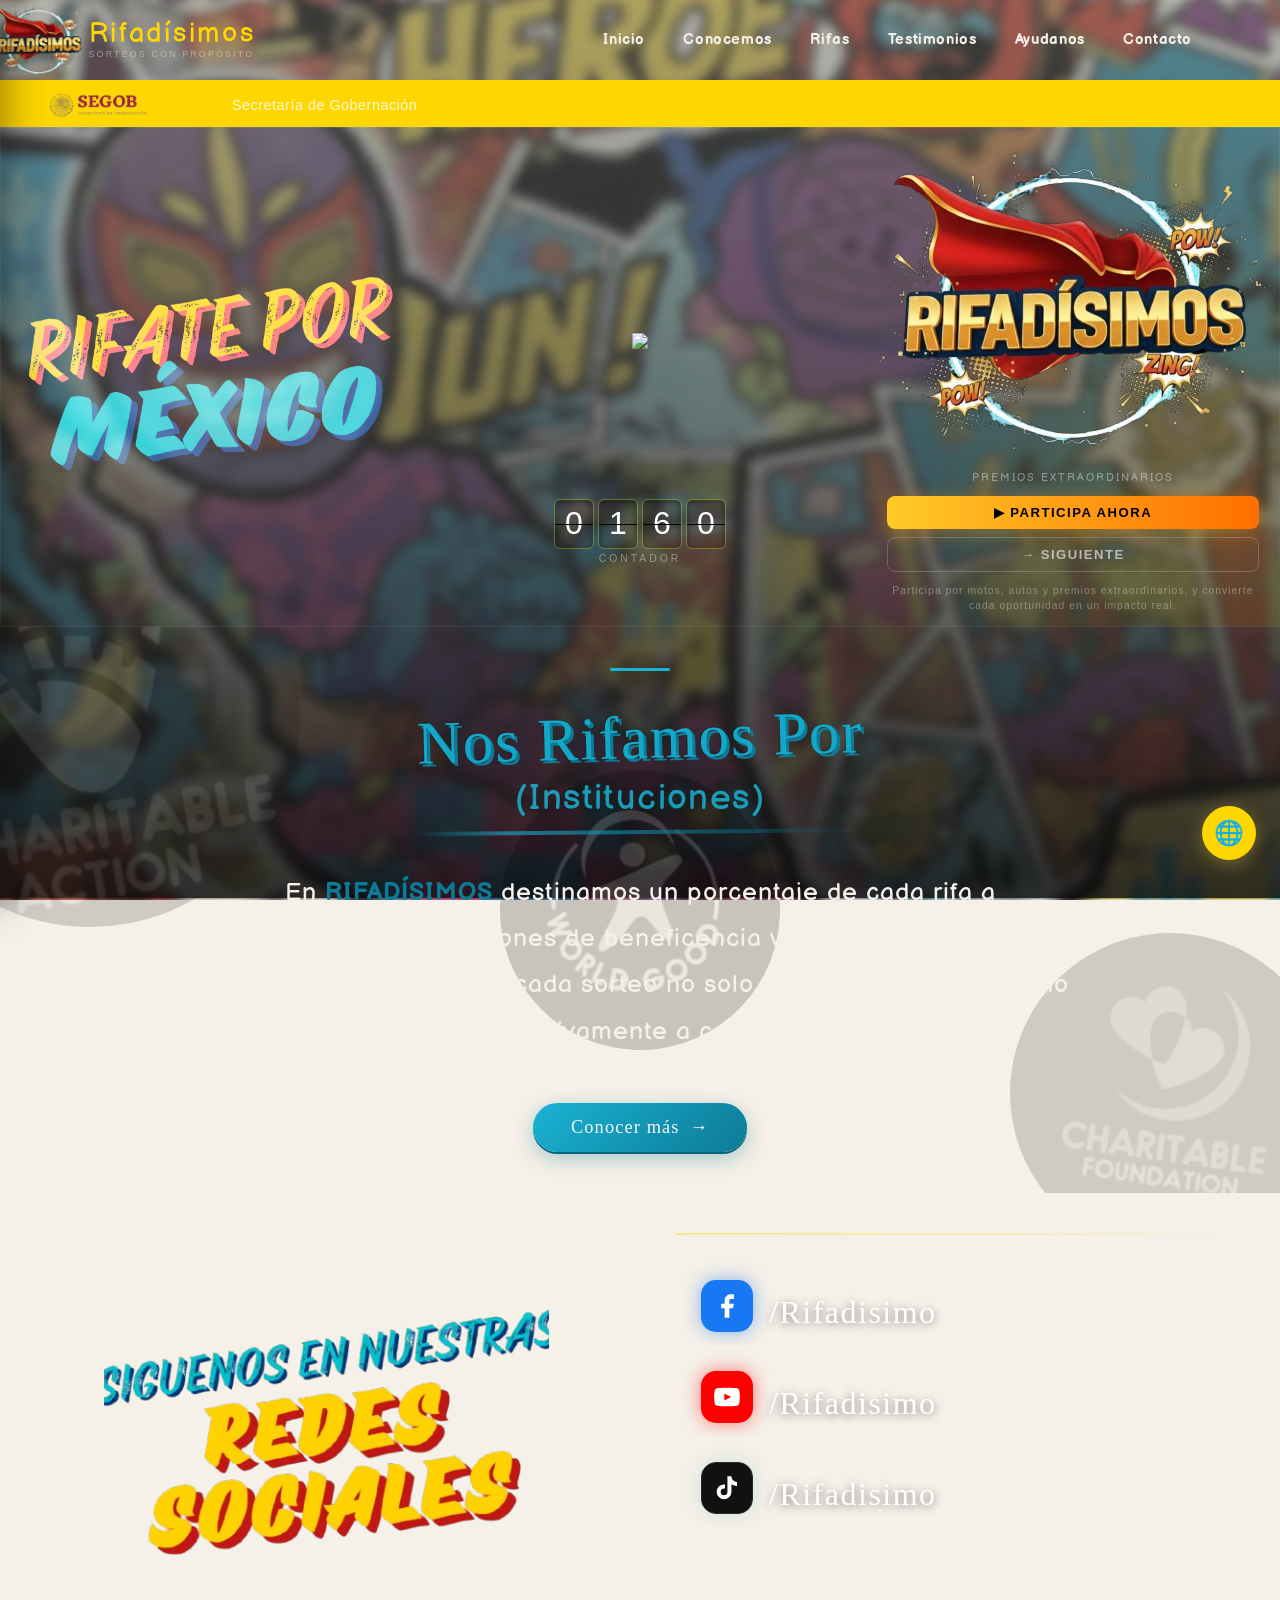
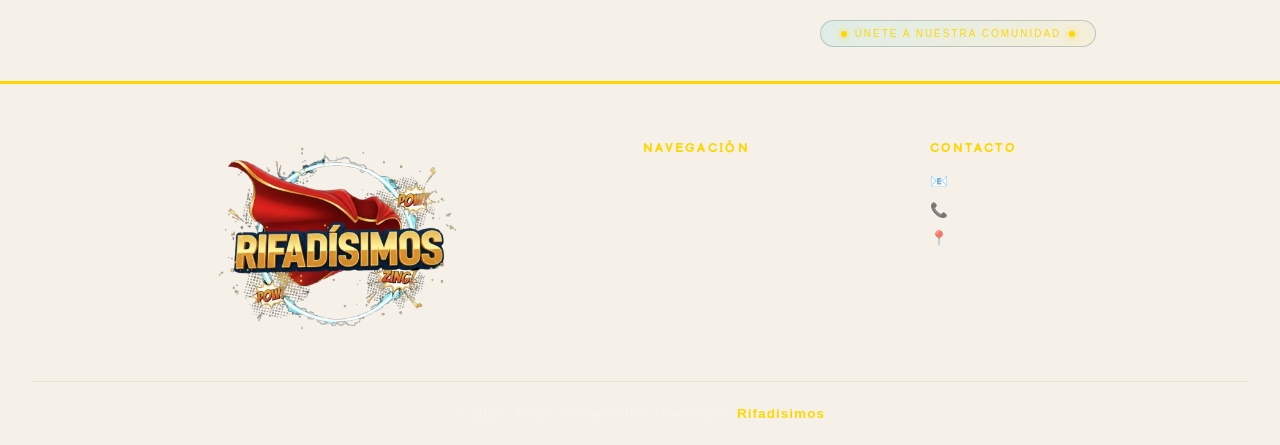
==== commit 310ac542: "Segimiento" ====
--- a/index.html
+++ b/index.html
@@ -9,7 +9,6 @@
   <link href="https://fonts.googleapis.com/css2?family=Balsamiq+Sans:ital,wght@0,400;0,700;1,400&display=swap"
     rel="stylesheet" />
   <link rel="stylesheet" href="assets/styles.css">
-
 </head>
 
 <body>
@@ -413,6 +412,7 @@
       el.style.fontSize = (14 + Math.random() * 20) + 'px';
       container.appendChild(el);
     }
+    
   </script>
 </body>
 
--- a/assets/styles.css
+++ b/assets/styles.css
@@ -886,7 +886,6 @@
       display: grid;
       grid-template-columns: 1fr 1.1fr 1fr;
       position: relative;
-      box-shadow: 0 8px 60px rgba(0, 0, 0, 0.7);
       border: 1px solid rgba(255, 255, 255, 0.08);
       background-image: var(--img);
       background-size: cover;
@@ -1191,6 +1190,7 @@
       overflow: hidden;
       background-image: var(--img);
       padding: 1rem 1rem;
+      border: none;
       background-size: cover;
       background-attachment: fixed;
       background-position: center top;
@@ -1271,7 +1271,7 @@
   }
 
   .title {
-      font-family: 'Pirata One', cursive;
+      font-family: 'Pinata Marks Rough', cursive;
       font-size: clamp(2.2rem, 6vw, 3.8rem);
       color: #14a8c8;
       text-shadow: 3px 3px 0 #0d7a96, -1px -1px 0 rgba(0, 0, 0, 0.15);
@@ -1282,7 +1282,7 @@
   }
 
   .subtitle {
-      font-family: 'Pinata Marks Rough', cursive;
+      font-family: 'Balsamiq Sans', cursive;
       font-size: clamp(1.3rem, 3.5vw, 2.2rem);
       color: #1ab3d4;
       letter-spacing: 0.04em;
@@ -1642,6 +1642,7 @@
       .banner {
           height: 700px;
           grid-template-columns: 1fr;
+          border: none;
           grid-template-rows: auto auto auto;
       }
 
@@ -1931,7 +1932,7 @@
 
       .subtitle {
           font-family: 'Pinata Marks Rough', cursive;
-          font-size: clamp(1.3rem, 3.5vw, 2.2rem);
+          font-size: clamp(3.3rem, 3.5vw, 2.2rem);
           color: #1ab3d4;
           letter-spacing: 0.04em;
           display: block;
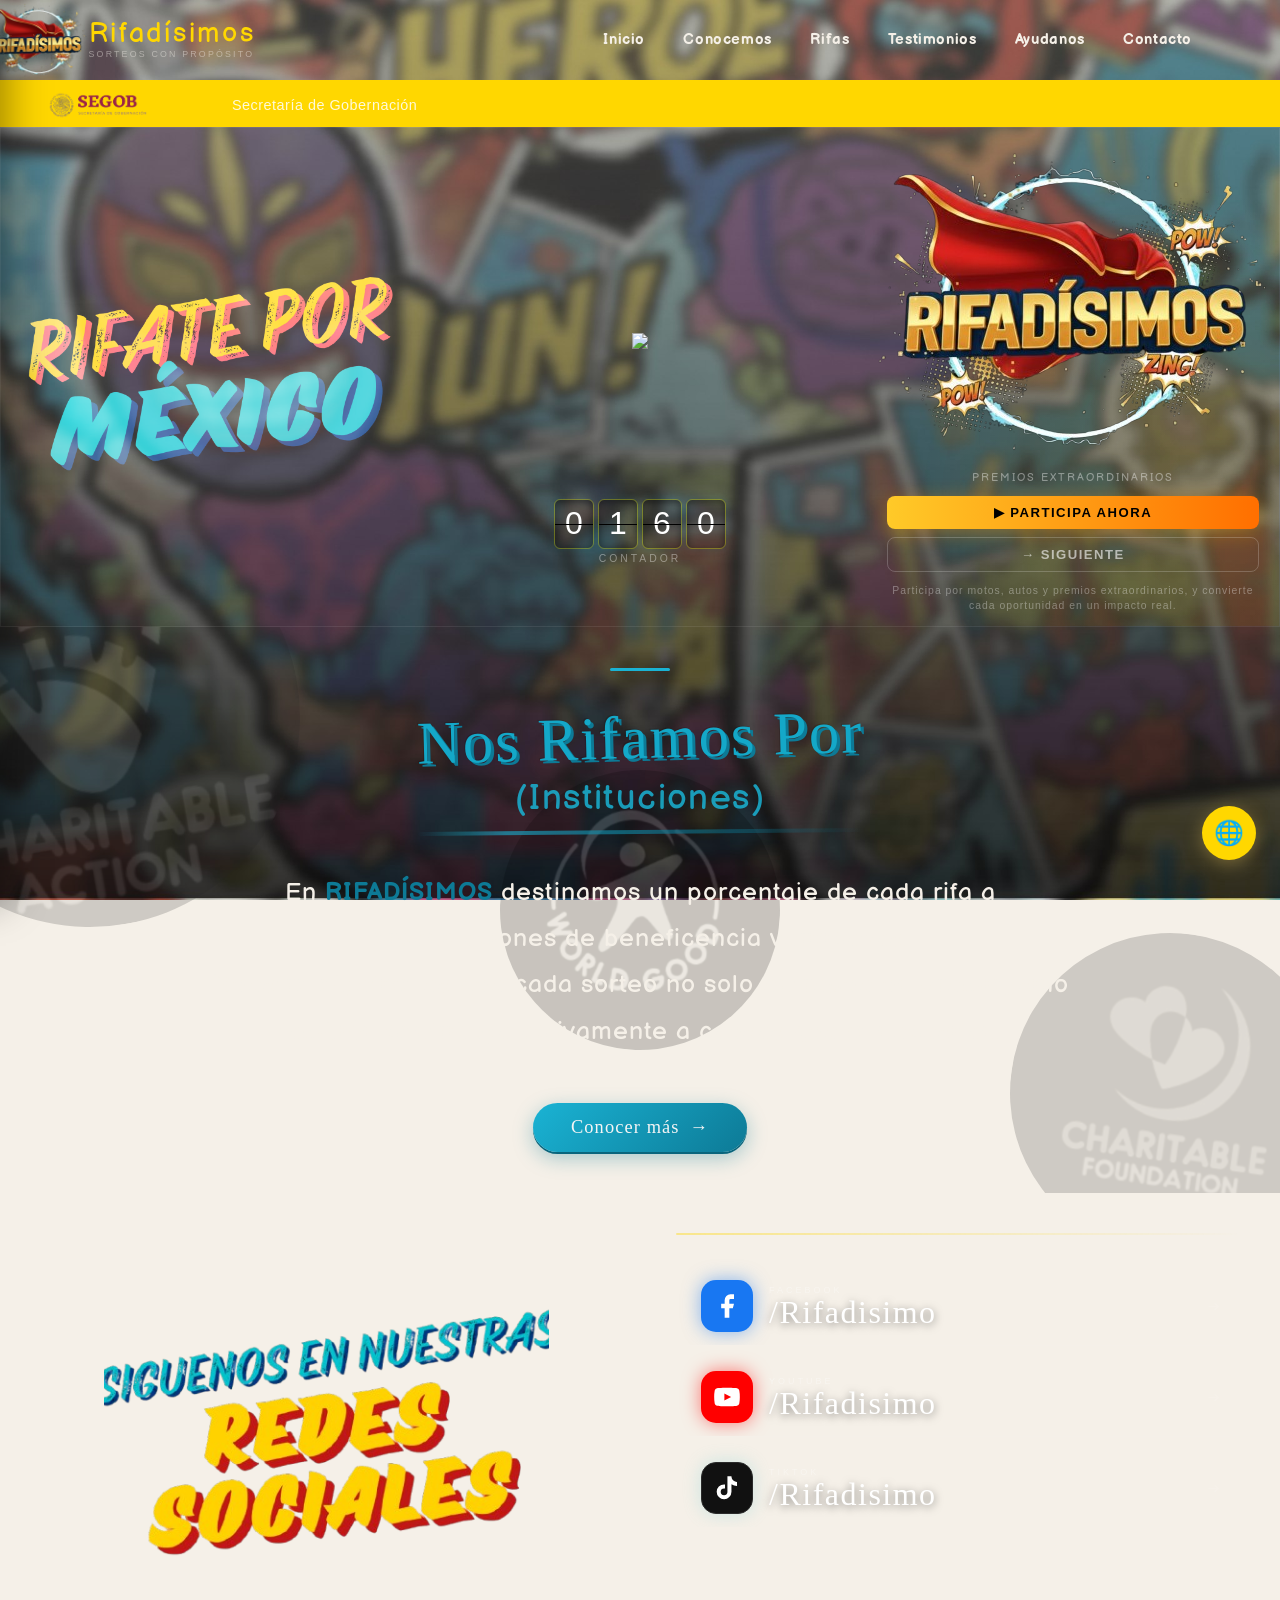
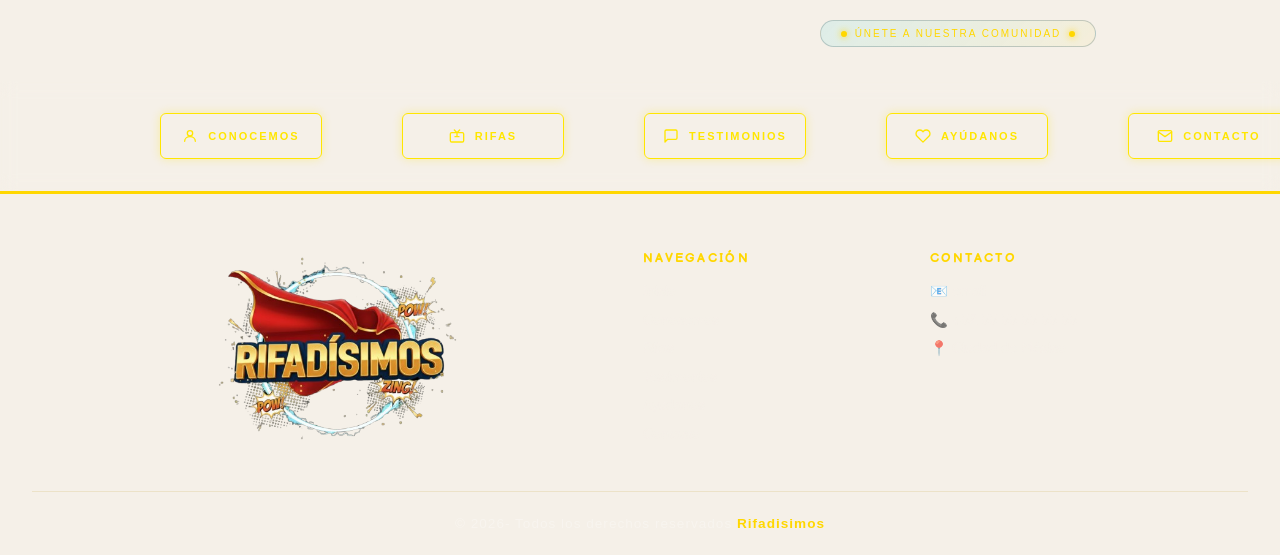
==== commit 48f18714: "Seguiemiento" ====
--- a/index.html
+++ b/index.html
@@ -221,6 +221,52 @@
     </div>
   </div>
 
+
+  <!-- Botones de navegacion -->
+
+  <section class="nav-buttons">
+
+    <a href="#conocemos" class="btn-nav btn-2">
+      <svg viewBox="0 0 24 24">
+        <circle cx="12" cy="8" r="4" />
+        <path d="M4 20c0-4 3.6-7 8-7s8 3 8 7" />
+      </svg>
+      <span>Conocemos</span>
+    </a>
+
+    <a href="#rifas" class="btn-nav btn-3">
+      <svg viewBox="0 0 24 24">
+        <rect x="2" y="7" width="20" height="14" rx="2" />
+        <path d="M16 3l-4 4-4-4M12 7v6M9 13h6" />
+      </svg>
+      <span>Rifas</span>
+    </a>
+
+    <a href="#testimonios" class="btn-nav btn-4">
+      <svg viewBox="0 0 24 24">
+        <path d="M21 15a2 2 0 01-2 2H7l-4 4V5a2 2 0 012-2h14a2 2 0 012 2z" />
+      </svg>
+      <span>Testimonios</span>
+    </a>
+
+    <a href="#ayudanos" class="btn-nav btn-5">
+      <svg viewBox="0 0 24 24">
+        <path
+          d="M20.84 4.61a5.5 5.5 0 00-7.78 0L12 5.67l-1.06-1.06a5.5 5.5 0 00-7.78 7.78L12 21.23l8.84-8.84a5.5 5.5 0 000-7.78z" />
+      </svg>
+      <span>Ayúdanos</span>
+    </a>
+
+    <a href="#contacto" class="btn-nav btn-6">
+      <svg viewBox="0 0 24 24">
+        <path d="M4 4h16a2 2 0 012 2v12a2 2 0 01-2 2H4a2 2 0 01-2-2V6a2 2 0 012-2z" />
+        <polyline points="22,6 12,13 2,6" />
+      </svg>
+      <span>Contacto</span>
+    </a>
+
+  </section>
+
   <!--Footer-->
   <footer id="contacto">
     <div class="footer-inner">
@@ -410,9 +456,8 @@
       el.style.animationDuration = (9 + Math.random() * 13) + 's';
       el.style.animationDelay = (Math.random() * 16) + 's';
       el.style.fontSize = (14 + Math.random() * 20) + 'px';
-      container.appendChild(el);
-    }
-    
+    }
+
   </script>
 </body>
 
--- a/assets/styles.css
+++ b/assets/styles.css
@@ -371,6 +371,8 @@
   .about-text {
       padding-left: 2rem;
       position: relative;
+      animation: fadeRight 0.5s 0.25s both;
+
   }
 
   .about-text::before {
@@ -422,6 +424,7 @@
       margin-bottom: 1.2rem;
   }
 
+
   .about-text h2 em {
       font-style: normal;
       color: var(--gold);
@@ -434,6 +437,7 @@
       margin-bottom: 1.5rem;
       text-align: justify;
   }
+
 
   .about-list {
       list-style: none;
@@ -792,7 +796,7 @@
   .info-bar {
       width: 100%;
       height: 44px;
-      background: linear-gradient(90deg, var(--gold) 0%,var(--gold)  100%);
+      background: linear-gradient(90deg, var(--gold) 0%, var(--gold) 100%);
       display: flex;
       align-items: center;
       overflow: hidden;
@@ -2130,13 +2134,13 @@
 
   .social-row:nth-child(4) {
       animation-delay: 0.8s;
-      --glow:var(--dark);
+      --glow: var(--dark);
   }
 
   @keyframes rowIn {
       from {
           opacity: 0;
-          transform: translateX(22px);
+          transform: translateX(10px);
       }
 
       to {
@@ -2293,4 +2297,196 @@
       .right-panel {
           padding: 26px 20px 22px;
       }
+  }
+
+
+
+
+  /* Botones de navegacion */
+  :root {
+      --neon-cyan: #00f0ff;
+      --neon-pink: #ff2d78;
+      --neon-green: #00ff99;
+      --neon-yellow: #ffe600;
+      --neon-purple: #bf00ff;
+      --neon-orange: #ff6a00;
+      --bg: #080c14;
+  }
+
+
+
+
+  .nav-buttons {
+      display: flex;
+      gap: 80px;
+      backdrop-filter: blur(8px);
+      background-image: var(--img);
+      padding: 2rem 10rem;
+      background-size: cover;
+      background-attachment: fixed;
+      background-position: center top;
+  }
+
+
+
+  /* ── Botón base ── */
+  .btn-nav {
+      position: relative;
+      display: flex;
+      align-items: center;
+      justify-content: center;
+      gap: 10px;
+      padding: 14px 80px;
+      font-family: 'Orbitron', sans-serif;
+      font-size: 11px;
+      font-weight: 700;
+      letter-spacing: 2px;
+      text-transform: uppercase;
+      text-decoration: none;
+      border-radius: 6px;
+      border: 1px solid currentColor;
+      overflow: hidden;
+      cursor: pointer;
+      width: 100%;
+      transition: color 0.4s ease, box-shadow 0.4s ease, transform 0.2s ease;
+      opacity: 0;
+      transform: translateY(16px);
+      animation: fadeUp 0.5s ease forwards;
+  }
+
+  /* En pantallas grandes: tamaño automático */
+  @media (max-width: 560px) {
+
+      .nav-buttons {
+          flex-direction: row;
+          flex-wrap: wrap;
+          justify-content: center;
+      }
+
+      .btn-nav {
+          position: relative;
+          display: flex;
+          align-items: center;
+          justify-content: center;
+          gap: 10px;
+          padding: 15px 100%;
+          font-size: 13px;
+          font-weight: 700;
+          letter-spacing: 5px;
+          text-transform: uppercase;
+          text-decoration: none;
+          border-radius: 6px;
+          border: 1px solid currentColor;
+          overflow: hidden;
+          cursor: pointer;
+          width: 100%;
+          transition: color 0.4s ease, box-shadow 0.4s ease, transform 0.2s ease;
+          opacity: 0;
+          transform: translateY(16px);
+          animation: fadeUp 0.5s ease forwards;
+      }
+  }
+
+  /* Relleno que sube desde abajo */
+  .btn-nav::before {
+      content: '';
+      position: absolute;
+      bottom: 100%;
+      left: 0;
+      width: 100%;
+      height: 100%;
+      background: currentColor;
+      transition: bottom 0.35s cubic-bezier(0.25, 0.46, 0.45, 0.94);
+      z-index: 0;
+      color: #d6c80644;
+  }
+
+  .btn-nav:hover::before {
+      bottom: 0;
+  }
+
+  .btn-nav svg,
+  .btn-nav span {
+      position: relative;
+      z-index: 1;
+      transition: color 0.3s ease;
+  }
+
+  .btn-nav:hover {
+      color: var(--yellow);
+      transform: translateY(-3px);
+  }
+
+  .btn-nav:hover svg {
+      stroke: var(--yellow);
+  }
+
+  .btn-nav:active {
+      transform: translateY(0) scale(0.97);
+  }
+
+  /* ── Colores individuales ── */
+  .btn-1,
+  .btn-2,
+  .btn-3,
+  .btn-4,
+  .btn-5,
+  .btn-6 {
+      color: var(--neon-yellow);
+      box-shadow: 0 0 10px rgba(255, 230, 0, 0.3);
+  }
+
+
+
+  .btn-1:hover,
+  .btn-2:hover,
+  .btn-3:hover,
+  .btn-4:hover,
+  .btn-5:hover,
+  .btn-6:hover {
+      box-shadow: 0 0 22px rgba(255, 230, 0, 0.486), 0 0 50px rgba(255, 230, 0, 0.3);
+  }
+
+  /* ── Entrada escalonada ── */
+  .btn-nav:nth-child(1) {
+      animation-delay: 0.05s;
+  }
+
+  .btn-nav:nth-child(2) {
+      animation-delay: 0.12s;
+  }
+
+  .btn-nav:nth-child(3) {
+      animation-delay: 0.19s;
+  }
+
+  .btn-nav:nth-child(4) {
+      animation-delay: 0.26s;
+  }
+
+  .btn-nav:nth-child(5) {
+      animation-delay: 0.33s;
+  }
+
+  .btn-nav:nth-child(6) {
+      animation-delay: 0.40s;
+  }
+
+  @keyframes fadeUp {
+      to {
+          opacity: 1;
+          transform: translateY(0);
+      }
+  }
+
+  /* ── SVG íconos ── */
+  .btn-nav svg {
+      width: 16px;
+      height: 16px;
+      fill: none;
+      stroke: currentColor;
+      stroke-width: 2;
+      stroke-linecap: round;
+      stroke-linejoin: round;
+      flex-shrink: 0;
   }
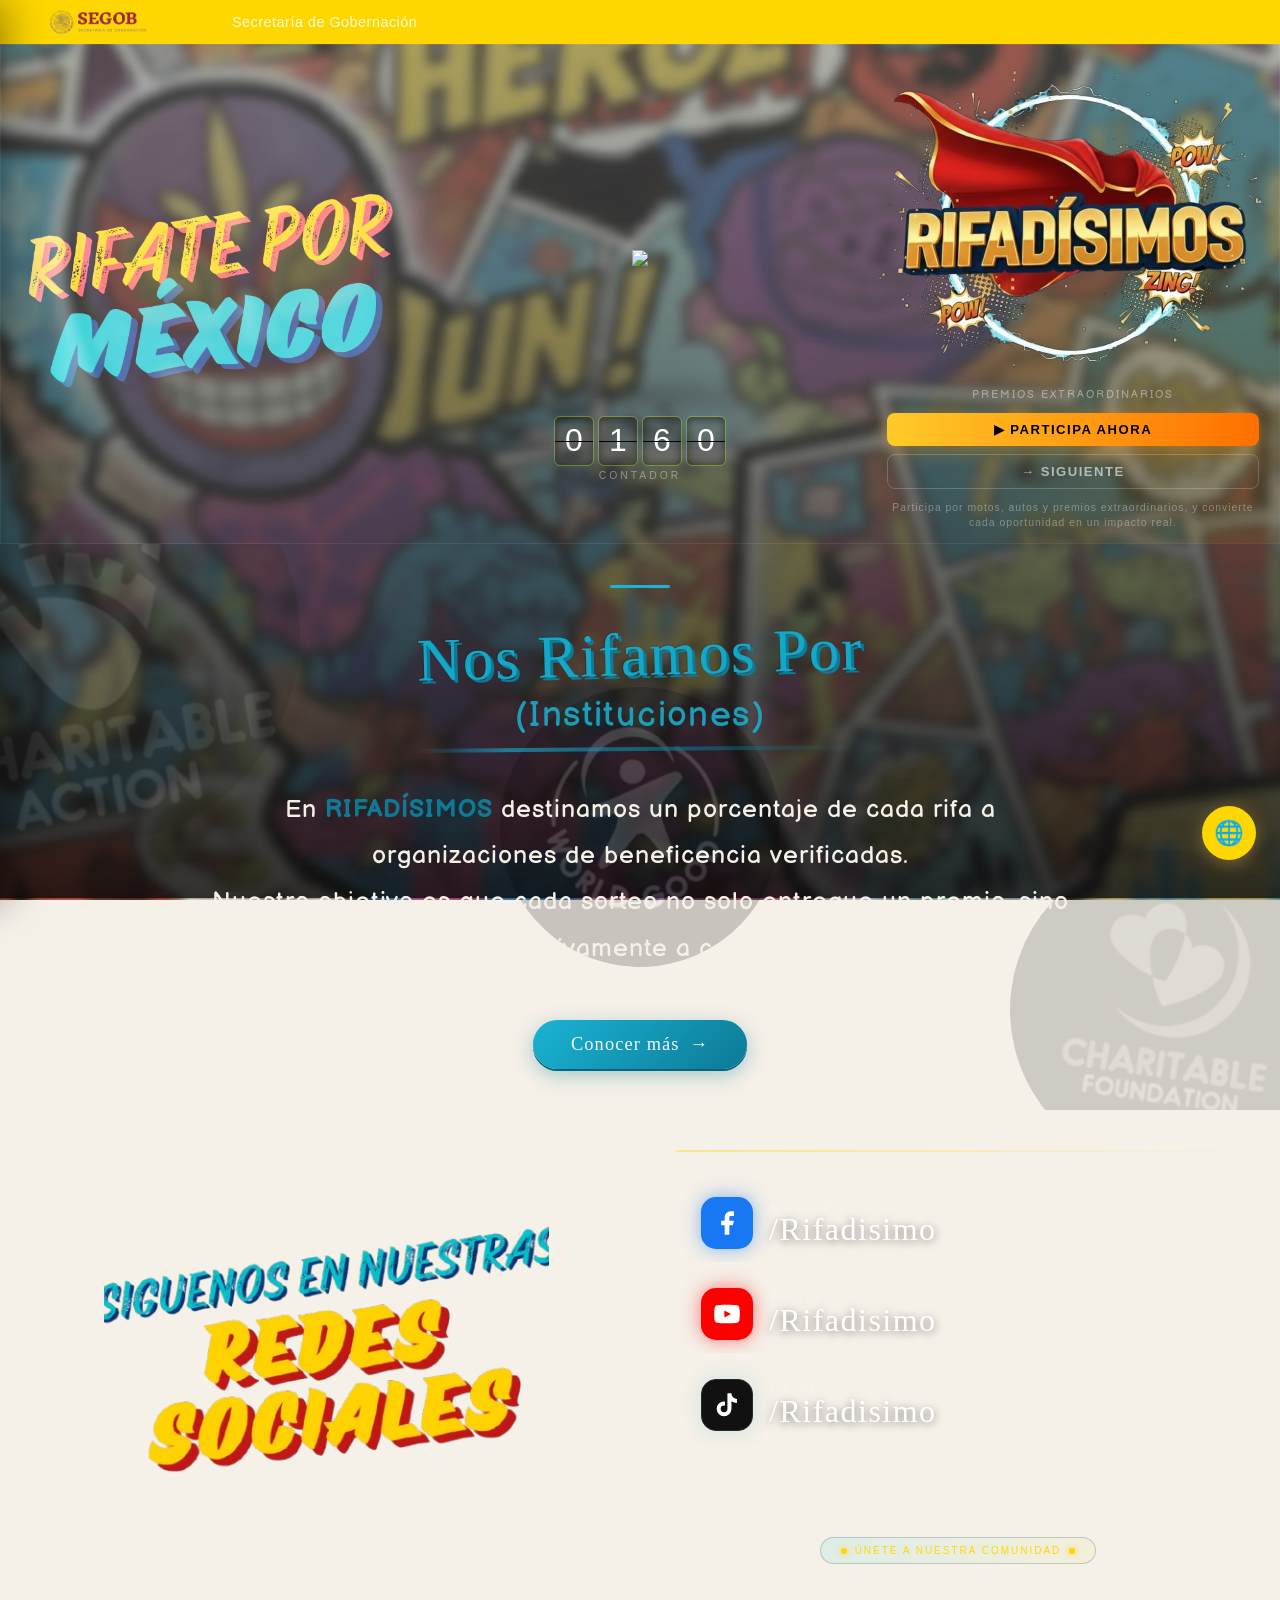
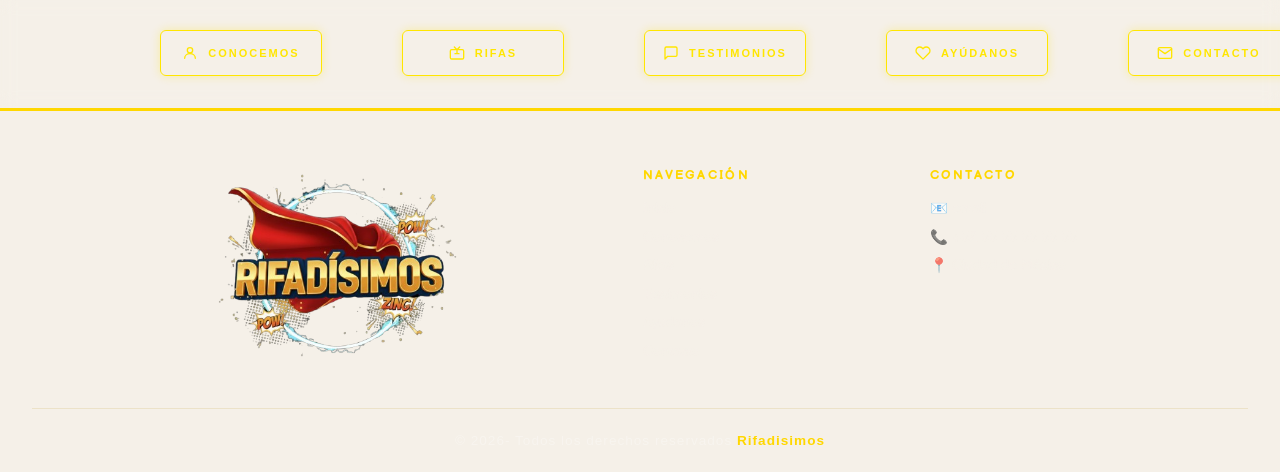
==== commit e8a34084: "Seguiemiento" ====
--- a/index.html
+++ b/index.html
@@ -226,7 +226,7 @@
 
   <section class="nav-buttons">
 
-    <a href="#conocemos" class="btn-nav btn-2">
+    <a href="conocemos.html" class="btn-nav btn-2">
       <svg viewBox="0 0 24 24">
         <circle cx="12" cy="8" r="4" />
         <path d="M4 20c0-4 3.6-7 8-7s8 3 8 7" />
@@ -249,7 +249,7 @@
       <span>Testimonios</span>
     </a>
 
-    <a href="#ayudanos" class="btn-nav btn-5">
+    <a href="instituciones.html" class="btn-nav btn-5">
       <svg viewBox="0 0 24 24">
         <path
           d="M20.84 4.61a5.5 5.5 0 00-7.78 0L12 5.67l-1.06-1.06a5.5 5.5 0 00-7.78 7.78L12 21.23l8.84-8.84a5.5 5.5 0 000-7.78z" />
@@ -257,7 +257,7 @@
       <span>Ayúdanos</span>
     </a>
 
-    <a href="#contacto" class="btn-nav btn-6">
+    <a href="contacto.html" class="btn-nav btn-6">
       <svg viewBox="0 0 24 24">
         <path d="M4 4h16a2 2 0 012 2v12a2 2 0 01-2 2H4a2 2 0 01-2-2V6a2 2 0 012-2z" />
         <polyline points="22,6 12,13 2,6" />
--- a/assets/styles.css
+++ b/assets/styles.css
@@ -65,6 +65,7 @@
       z-index: 1000;
       background-blend-mode: multiply;
       border-bottom: 3px solid var(--gold);
+      display: none;
   }
 
   header::before {
@@ -2013,7 +2014,6 @@
   .left-panel {
       position: relative;
       overflow: hidden;
-      min-height: 100%;
       /* Aquí puedes colocar tu imagen, video, o cualquier contenido */
   }
 
@@ -2391,7 +2391,7 @@
   .btn-nav::before {
       content: '';
       position: absolute;
-      bottom: 100%;
+      bottom: -100%;
       left: 0;
       width: 100%;
       height: 100%;
@@ -2413,12 +2413,13 @@
   }
 
   .btn-nav:hover {
-      color: var(--yellow);
+      color: var(--white);
       transform: translateY(-3px);
+      border-color: var(--gold);
   }
 
   .btn-nav:hover svg {
-      stroke: var(--yellow);
+      color: var(--white);
   }
 
   .btn-nav:active {
